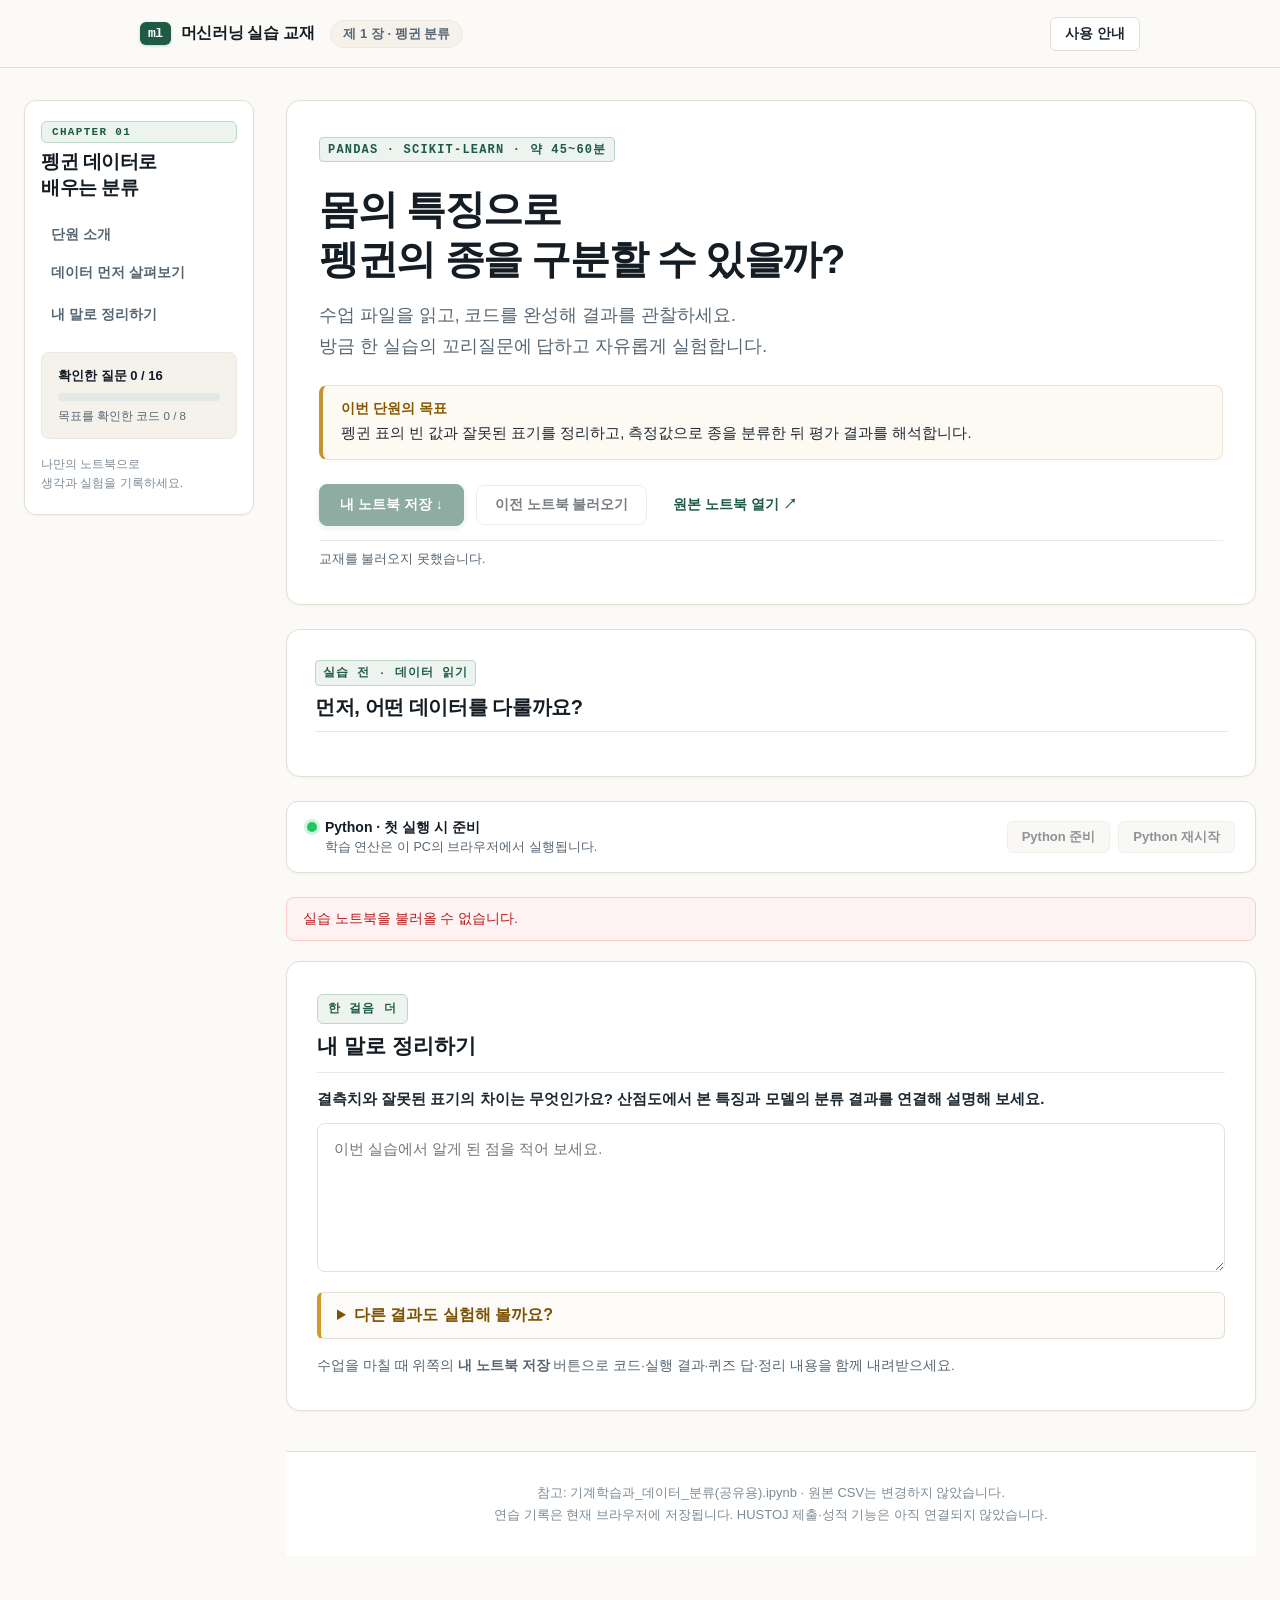
==== web/index.html @ 5c00dafe "Publish interactive penguin ML textbook with Pages deployment" ====
<!doctype html>
<html lang="ko">
<head>
  <meta charset="utf-8">
  <meta name="viewport" content="width=device-width,initial-scale=1">
  <meta name="description" content="설명, 실행 가능한 Python 코드, 웹 퀴즈를 함께 읽는 머신러닝 실습 교재">
  <title>머신러닝 실습 교재 · 펭귄 분류</title>
  <link rel="stylesheet" href="style.css">
  <link rel="stylesheet" href="textbook.css">
  <script type="module" src="app.js?v=8"></script>
</head>
<body class="textbook-page">
  <a class="skip-link" href="#main">본문으로 이동</a>
  <header class="site-header">
    <a class="brand" href="./"><span class="brand-mark">ml</span><span>머신러닝 실습 교재</span></a>
    <span class="chapter-label">제 1 장 · 펭귄 분류</span>
    <button id="help-toggle" aria-expanded="false" aria-controls="help-panel">사용 안내</button>
  </header>
  <aside id="help-panel" class="book-help" hidden>
    <h2>교재 사용 안내</h2>
    <p>코드의 <code>___</code>를 채운 뒤 <strong>실행·확인</strong>을 누르세요. 작성 힌트를 참고할 수 있습니다. <strong>자유 실험 셀 추가</strong>로 새로운 코드를 쓸 수도 있습니다. 모든 코드창은 하나의 Python 실행 환경을 공유하며 <kbd>Shift + Enter</kbd>로 실행할 수 있습니다.</p>
    <p>첫 실행에는 Python과 sklearn을 내려받습니다. 준비 중에도 설명과 퀴즈를 읽을 수 있습니다. 퀴즈는 Python 실행 없이 바로 풀 수 있습니다.</p>
    <p>코드와 퀴즈 답은 현재 브라우저에 자동 저장됩니다. 변수는 새로고침하면 사라지므로 01부터 다시 실행하세요. 공용 PC에서는 <strong>내 노트북 저장</strong>으로 파일을 내려받으세요.</p>
    <p>꼬리질문은 반복 연습용입니다. 서술형은 예시와 비교하며 자동 정오 판정을 하지 않습니다. 서버에 공식 성적을 보내지 않습니다. <strong>Python 재시작</strong>은 변수만 초기화하며 작성한 코드는 유지합니다.</p>
  </aside>
  <div class="book-layout">
    <aside class="chapter-sidebar" aria-label="단원 목차">
      <p class="eyebrow">CHAPTER 01</p><h2>펭귄 데이터로<br>배우는 분류</h2>
      <nav class="chapter-nav" aria-label="학습 단계"><a href="#overview">단원 소개</a><a href="#dataset-intro">데이터 먼저 살펴보기</a><div id="step-links"></div><a href="#reflection">내 말로 정리하기</a></nav>
      <div class="chapter-progress"><span class="progress-label" id="progress-label">확인한 질문 0 / 16</span><progress id="quiz-progress" max="16" value="0" aria-labelledby="progress-label"></progress><small id="execution-progress">목표를 확인한 코드 0 / 8</small></div>
      <p class="sidebar-note">나만의 노트북으로<br>생각과 실험을 기록하세요.</p>
    </aside>
    <main id="main" class="book-main">
      <section id="overview" class="book-intro">
        <p class="eyebrow">PANDAS · SCIKIT-LEARN · 약 45~60분</p>
        <h1>몸의 특징으로<br>펭귄의 종을 구분할 수 있을까?</h1>
        <p class="lead">수업 파일을 읽고, 코드를 완성해 결과를 관찰하세요.<br>방금 한 실습의 꼬리질문에 답하고 자유롭게 실험합니다.</p>
        <div class="book-objectives"><strong>이번 단원의 목표</strong><p>펭귄 표의 빈 값과 잘못된 표기를 정리하고, 측정값으로 종을 분류한 뒤 평가 결과를 해석합니다.</p></div>
        <div class="book-actions"><button id="export-notebook" class="primary" disabled>내 노트북 저장 ↓</button><button id="import-trigger" class="import-button" disabled>이전 노트북 불러오기</button><input id="import-notebook" type="file" accept=".ipynb,application/json" hidden><a href="lite/lab/index.html?path=01-penguins.ipynb" target="_blank" rel="noopener">원본 노트북 열기 ↗</a></div>
        <p id="save-status" role="status">교재를 불러오는 중입니다.</p>
      </section>
      <section id="dataset-intro" class="dataset-section" aria-labelledby="dataset-title">
        <p class="eyebrow">실습 전 · 데이터 읽기</p>
        <h2 id="dataset-title">먼저, 어떤 데이터를 다룰까요?</h2>
        <div id="dataset-content"></div>
      </section>
      <section class="runtime-bar" aria-label="Python 실행 환경">
        <div><span class="runtime-dot" aria-hidden="true"></span><strong id="runtime-status" class="runtime-status" role="status">Python · 첫 실행 시 준비</strong><p id="runtime-detail">학습 연산은 이 PC의 브라우저에서 실행됩니다.</p></div>
        <div class="runtime-actions"><button id="prepare-runtime" disabled>Python 준비</button><button id="restart-runtime" disabled>Python 재시작</button></div>
      </section>
      <p id="page-error" role="alert" hidden></p>
      <div id="lesson-steps" aria-label="실습과 확인 퀴즈"></div>
      <section id="reflection" class="reflection-section">
        <p class="eyebrow">한 걸음 더</p><h2>내 말로 정리하기</h2>
        <label for="reflection-answer">결측치와 잘못된 표기의 차이는 무엇인가요? 산점도에서 본 특징과 모델의 분류 결과를 연결해 설명해 보세요.</label>
        <textarea id="reflection-answer" rows="5" placeholder="이번 실습에서 알게 된 점을 적어 보세요."></textarea>
        <details><summary>다른 결과도 실험해 볼까요?</summary><p>07의 <code>max_depth=3</code>을 <code>1</code>이나 <code>6</code>으로 바꾸고 07 → 08을 다시 실행해 보세요. 정확도와 헷갈린 종은 어떻게 달라지나요?</p></details>
        <p>수업을 마칠 때 위쪽의 <strong>내 노트북 저장</strong> 버튼으로 코드·실행 결과·퀴즈 답·정리 내용을 함께 내려받으세요.</p>
      </section>
      <footer class="book-footer"><p>참고: 기계학습과_데이터_분류(공유용).ipynb · 원본 CSV는 변경하지 않았습니다.</p><p>연습 기록은 현재 브라우저에 저장됩니다. HUSTOJ 제출·성적 기능은 아직 연결되지 않았습니다.</p></footer>
    </main>
  </div>
  <iframe id="python-engine" class="engine-frame" title="브라우저 Python 실행 엔진" aria-hidden="true" tabindex="-1" hidden></iframe>
</body>
</html>
---- web/style.css ----
:root {
  color-scheme: light;
  --paper: #fbfaf6;
  --paper-card: #ffffff;
  --paper-subtle: #f4f2eb;
  --ink: #1e2830;
  --ink-heading: #141c24;
  --muted: #576673;
  --muted-light: #7c8b97;
  --accent: #1e5a46;
  --accent-hover: #164636;
  --accent-subtle: #edf4f0;
  --accent-border: #bcd5c6;
  --amber: #b45309;
  --amber-subtle: #fef3c7;
  --line: #e3ded6;
  --line-subtle: #ece8e0;
  --shadow-sm: 0 1px 3px rgba(0, 0, 0, 0.04);
  --shadow-md: 0 4px 14px rgba(27, 43, 35, 0.07);
  --focus-ring: #d99a26;
  --font-base: Pretendard, -apple-system, BlinkMacSystemFont, "Apple SD Gothic Neo", "Noto Sans KR", "Segoe UI", Roboto, "Malgun Gothic", sans-serif;
  --font-mono: "JetBrains Mono", ui-monospace, SFMono-Regular, Menlo, Monaco, Consolas, "Courier New", monospace;
}

*, *::before, *::after {
  box-sizing: border-box;
}

body {
  margin: 0;
  background: var(--paper);
  color: var(--ink);
  font-family: var(--font-base);
  -webkit-font-smoothing: antialiased;
  text-rendering: optimizeLegibility;
  word-break: keep-all;
  overflow-wrap: break-word;
}

body.studying {
  overflow: hidden;
}

[hidden] {
  display: none !important;
}

a {
  color: var(--accent);
  text-underline-offset: 4px;
}

button {
  font-family: inherit;
  cursor: pointer;
  border: 1px solid var(--line);
  background: #ffffff;
  color: var(--ink);
  border-radius: 6px;
  padding: 8px 14px;
}

button:disabled {
  opacity: 0.6;
  cursor: wait;
}

:focus-visible {
  outline: 3px solid var(--focus-ring);
  outline-offset: 3px;
}

/* Skip link for keyboard accessibility */
.skip-link {
  position: absolute;
  top: -100px;
  left: 16px;
  background: #ffffff;
  color: var(--accent);
  padding: 12px 18px;
  font-weight: 700;
  border: 2px solid var(--accent);
  border-radius: 6px;
  z-index: 1000;
  transition: top 0.15s ease;
  box-shadow: 0 4px 12px rgba(0, 0, 0, 0.12);
  text-decoration: none;
}

.skip-link:focus {
  top: 16px;
}

/* Site Header */
.site-header {
  height: 68px;
  display: flex;
  align-items: center;
  gap: 16px;
  padding: 0 max(24px, calc((100% - 1000px) / 2));
  background: rgba(251, 250, 246, 0.96);
  backdrop-filter: blur(8px);
  border-bottom: 1px solid var(--line);
  position: sticky;
  top: 0;
  z-index: 50;
}

.brand {
  text-decoration: none;
  font-weight: 700;
  font-size: 16px;
  display: flex;
  align-items: center;
  gap: 10px;
  color: var(--ink-heading);
  letter-spacing: -0.02em;
}

.brand:hover {
  color: var(--accent);
}

.brand-mark {
  background: var(--accent);
  color: #ffffff;
  padding: 4px 8px;
  border-radius: 6px;
  font-family: var(--font-mono);
  font-size: 13px;
  font-weight: 800;
  letter-spacing: -0.5px;
  box-shadow: 0 1px 3px rgba(30, 90, 70, 0.25);
}

.chapter-label {
  display: inline-flex;
  align-items: center;
  background: var(--paper-subtle);
  border: 1px solid var(--line-subtle);
  color: var(--muted);
  font-size: 13px;
  font-weight: 600;
  padding: 4px 12px;
  border-radius: 100px;
}

#help-toggle {
  margin-left: auto;
  display: inline-flex;
  align-items: center;
  gap: 6px;
  font-size: 13.5px;
  font-weight: 600;
  color: var(--ink);
  background: var(--paper-card);
  border: 1px solid var(--line);
  border-radius: 6px;
  padding: 7px 14px;
  cursor: pointer;
  transition: all 0.15s ease;
}

#help-toggle:hover {
  background: #ffffff;
  border-color: var(--accent);
  color: var(--accent);
}

#help-toggle[aria-expanded="true"] {
  background: var(--accent-subtle);
  border-color: var(--accent-border);
  color: var(--accent);
}

/* Help Panel (Slide Guide) */
#help-panel {
  background: #f2f5f1;
  border-bottom: 1px solid var(--line);
  padding: 32px max(24px, calc((100% - 1000px) / 2));
  box-shadow: inset 0 2px 6px rgba(0, 0, 0, 0.02);
}

.help-inner {
  max-width: 950px;
  margin: 0 auto;
}

.help-header {
  margin-bottom: 20px;
}

.help-header h2 {
  font-size: 20px;
  font-weight: 750;
  color: var(--accent);
  margin: 0 0 6px;
  letter-spacing: -0.02em;
}

.help-desc {
  margin: 0;
  font-size: 14px;
  color: var(--muted);
}

.help-grid {
  display: grid;
  grid-template-columns: repeat(auto-fit, minmax(280px, 1fr));
  gap: 14px;
}

.help-card {
  background: #ffffff;
  border: 1px solid var(--line);
  border-radius: 10px;
  padding: 16px 18px;
  display: flex;
  gap: 14px;
  box-shadow: var(--shadow-sm);
}

.help-card-num {
  font-family: var(--font-mono);
  font-size: 12px;
  font-weight: 700;
  color: var(--accent);
  background: var(--accent-subtle);
  border: 1px solid var(--accent-border);
  border-radius: 6px;
  padding: 3px 7px;
  height: fit-content;
  flex-shrink: 0;
}

.help-card-body h3 {
  margin: 0 0 6px;
  font-size: 14.5px;
  font-weight: 700;
  color: var(--ink-heading);
}

.help-card-body p {
  margin: 0;
  font-size: 13px;
  line-height: 1.65;
  color: var(--muted);
}

kbd {
  border: 1px solid #c2c9d1;
  border-bottom: 2px solid #a8b3be;
  border-radius: 4px;
  padding: 1px 6px;
  background: #fdfefe;
  font-family: var(--font-mono);
  font-size: 12px;
  color: var(--ink-heading);
  box-shadow: 0 1px 0 rgba(0, 0, 0, 0.06);
}

/* Intro Section (Textbook Chapter Cover) */
.intro {
  max-width: 860px;
  margin: 0 auto;
  padding: 56px 24px 64px;
}

.eyebrow {
  font-family: var(--font-mono);
  letter-spacing: 0.12em;
  font-size: 12px;
  font-weight: 750;
  color: var(--accent);
  margin: 0 0 14px;
  display: inline-block;
  padding: 4px 10px;
  background: var(--accent-subtle);
  border: 1px solid var(--accent-border);
  border-radius: 6px;
}

h1 {
  font-size: clamp(32px, 5vw, 48px);
  line-height: 1.25;
  letter-spacing: -0.035em;
  font-weight: 800;
  color: var(--ink-heading);
  margin: 16px 0 20px;
}

.lead {
  font-size: 18.5px;
  color: var(--muted);
  line-height: 1.75;
  margin: 0 0 32px;
}

.lesson-meta {
  display: flex;
  flex-wrap: wrap;
  gap: 10px;
  margin-bottom: 36px;
}

.meta-item {
  display: inline-flex;
  align-items: center;
  gap: 6px;
  font-size: 13.5px;
  font-weight: 600;
  color: var(--muted);
  background: var(--paper-card);
  border: 1px solid var(--line);
  border-radius: 100px;
  padding: 6px 14px;
  box-shadow: var(--shadow-sm);
}

.meta-icon {
  font-size: 13px;
}

/* Lesson Outline (Chapter Index Card) */
.lesson-outline {
  list-style: none;
  padding: 22px;
  display: grid;
  grid-template-columns: 1fr 1fr;
  gap: 12px;
  background: var(--paper-card);
  border: 1px solid var(--line);
  border-radius: 12px;
  box-shadow: var(--shadow-sm);
  margin: 0 0 36px;
}

.lesson-outline li {
  display: flex;
  align-items: center;
  gap: 12px;
  padding: 11px 14px;
  border-radius: 8px;
  background: var(--paper-subtle);
  border: 1px solid transparent;
  transition: all 0.15s ease;
}

.lesson-outline li:hover {
  background: #ffffff;
  border-color: var(--accent-border);
  transform: translateY(-1px);
  box-shadow: var(--shadow-sm);
}

.step-num {
  font-family: var(--font-mono);
  font-size: 13px;
  font-weight: 750;
  color: var(--accent);
  background: #ffffff;
  border: 1px solid var(--line);
  border-radius: 6px;
  padding: 3px 8px;
  box-shadow: 0 1px 2px rgba(0, 0, 0, 0.03);
  flex-shrink: 0;
}

.step-text {
  font-size: 15px;
  font-weight: 600;
  color: var(--ink-heading);
}

/* Actions Section */
.actions {
  display: flex;
  align-items: center;
  gap: 16px;
  flex-wrap: wrap;
  margin-bottom: 24px;
}

.primary {
  background: var(--accent);
  color: #ffffff;
  border: 1px solid var(--accent);
  padding: 15px 28px;
  font-size: 16px;
  font-weight: 700;
  border-radius: 8px;
  display: inline-flex;
  align-items: center;
  gap: 10px;
  cursor: pointer;
  box-shadow: 0 2px 6px rgba(30, 90, 70, 0.25);
  transition: all 0.15s ease;
}

.primary:hover:not(:disabled) {
  background: var(--accent-hover);
  border-color: var(--accent-hover);
  transform: translateY(-1px);
  box-shadow: 0 4px 12px rgba(30, 90, 70, 0.32);
}

.primary:disabled {
  opacity: 0.6;
  cursor: wait;
  transform: none;
}

.arrow-icon {
  display: inline-block;
  transition: transform 0.15s ease;
}

.primary:hover:not(:disabled) .arrow-icon {
  transform: translateX(3px);
}

.download-link {
  display: inline-flex;
  align-items: center;
  gap: 8px;
  font-size: 14.5px;
  font-weight: 600;
  color: var(--ink);
  background: var(--paper-card);
  border: 1px solid var(--line);
  border-radius: 8px;
  padding: 14px 22px;
  text-decoration: none;
  box-shadow: var(--shadow-sm);
  transition: all 0.15s ease;
}

.download-link:hover {
  background: #ffffff;
  border-color: var(--muted-light);
  color: var(--accent);
}

.download-icon {
  font-size: 15px;
  color: var(--muted);
}

/* Storage Callout Note */
.storage-note {
  font-size: 13.5px;
  color: var(--muted);
  line-height: 1.7;
  margin: 0;
  padding: 12px 16px;
  background: #fbf9f4;
  border: 1px solid #ece4d4;
  border-left: 4px solid #c29532;
  border-radius: 6px;
  display: flex;
  align-items: flex-start;
  gap: 10px;
}

.note-badge {
  font-size: 11px;
  font-weight: 700;
  color: #855700;
  background: #fdf3d6;
  border: 1px solid #ebd39b;
  border-radius: 4px;
  padding: 1px 6px;
  flex-shrink: 0;
  margin-top: 2px;
}

#start-error {
  color: #b91c1c;
  background: #fef2f2;
  border: 1px solid #fecaca;
  border-radius: 6px;
  padding: 12px 16px;
  font-size: 14px;
  margin-top: 16px;
}

/* Workspace (Embedded Notebook Screen) */
.workspace {
  display: flex;
  flex-direction: column;
  height: calc(100dvh - 68px);
  background: #ffffff;
}

.workspace-toolbar {
  display: flex;
  justify-content: space-between;
  align-items: center;
  gap: 16px;
  padding: 10px 24px;
  font-size: 13.5px;
  background: var(--paper-subtle);
  border-bottom: 1px solid var(--line);
  flex-shrink: 0;
}

.toolbar-guidance {
  display: flex;
  align-items: center;
  gap: 10px;
  flex-wrap: wrap;
}

.toolbar-flow-badge {
  font-size: 11px;
  font-weight: 750;
  color: var(--accent);
  background: var(--accent-subtle);
  border: 1px solid var(--accent-border);
  border-radius: 4px;
  padding: 2px 7px;
  flex-shrink: 0;
}

.toolbar-flow-text {
  color: var(--ink);
  font-weight: 500;
}

.open-notebook-btn {
  font-size: 13px;
  font-weight: 600;
  color: var(--accent);
  text-decoration: none;
  background: #ffffff;
  border: 1px solid var(--line);
  border-radius: 6px;
  padding: 5px 12px;
  white-space: nowrap;
  transition: all 0.15s ease;
  flex-shrink: 0;
}

.open-notebook-btn:hover {
  background: var(--accent-subtle);
  border-color: var(--accent-border);
}

#loading {
  margin: 0;
  padding: 12px 24px;
  color: var(--muted);
  font-size: 13.5px;
  background: #faf9f5;
  border-bottom: 1px solid var(--line-subtle);
  display: flex;
  align-items: center;
  gap: 10px;
  flex-shrink: 0;
}

.spinner {
  width: 14px;
  height: 14px;
  border: 2px solid var(--line);
  border-top-color: var(--accent);
  border-radius: 50%;
  animation: spin 0.8s linear infinite;
  display: inline-block;
  flex-shrink: 0;
}

@keyframes spin {
  to { transform: rotate(360deg); }
}

#recovery {
  margin: 0;
  padding: 12px 24px;
  background: #fffbeb;
  border-bottom: 1px solid #fde68a;
  color: #92400e;
  font-size: 13.5px;
  display: flex;
  align-items: center;
  justify-content: space-between;
  gap: 16px;
  flex-wrap: wrap;
  flex-shrink: 0;
}

#reload-notebook {
  background: #ffffff;
  border: 1px solid #d97706;
  color: #92400e;
  font-size: 12.5px;
  font-weight: 600;
  border-radius: 6px;
  padding: 5px 12px;
  cursor: pointer;
}

#reload-notebook:hover {
  background: #fef3c7;
}

#notebook {
  display: block;
  width: 100%;
  flex: 1 1 auto;
  border: 0;
  background: #ffffff;
}

.workspace-note {
  margin: 0;
  padding: 8px 24px;
  font-size: 12.5px;
  color: var(--muted);
  background: var(--paper-subtle);
  border-top: 1px solid var(--line-subtle);
  flex-shrink: 0;
}

/* Site Footer */
footer {
  padding: 40px 24px;
  text-align: center;
  border-top: 1px solid var(--line);
  background: var(--paper-card);
}

.footer-motto {
  font-size: 14.5px;
  font-weight: 600;
  color: var(--ink);
  margin: 0 0 6px;
}

.footer-sub {
  font-size: 13px;
  color: var(--muted-light);
  margin: 0;
}

/* Responsive (Mobile & Small Tablets) */
@media (max-width: 640px) {
  .site-header {
    padding: 0 16px;
    height: 60px;
    gap: 10px;
  }
  .brand {
    font-size: 14.5px;
  }
  .chapter-label {
    display: none;
  }
  #help-toggle {
    padding: 6px 10px;
    font-size: 12.5px;
  }
  .intro {
    padding: 32px 16px 48px;
  }
  h1 {
    font-size: 28px;
    margin: 14px 0 16px;
  }
  .lead {
    font-size: 16px;
    margin-bottom: 24px;
  }
  .lesson-meta {
    gap: 8px;
    margin-bottom: 24px;
  }
  .meta-item {
    font-size: 12.5px;
    padding: 5px 10px;
  }
  .lesson-outline {
    grid-template-columns: 1fr;
    padding: 16px;
    gap: 10px;
    margin-bottom: 24px;
  }
  .lesson-outline li {
    padding: 10px 12px;
  }
  .step-text {
    font-size: 14px;
  }
  .actions {
    flex-direction: column;
    align-items: stretch;
    gap: 10px;
  }
  .primary, .download-link {
    width: 100%;
    justify-content: center;
    padding: 14px 16px;
  }
  .workspace {
    height: calc(100dvh - 60px);
  }
  .workspace-toolbar {
    flex-direction: column;
    align-items: flex-start;
    gap: 8px;
    padding: 10px 16px;
  }
  .toolbar-guidance {
    width: 100%;
  }
  .open-notebook-btn {
    align-self: flex-end;
  }
  .workspace-note {
    padding: 8px 16px;
    font-size: 11.5px;
  }
  #help-panel {
    padding: 24px 16px;
  }
  .help-grid {
    grid-template-columns: 1fr;
  }
}
---- web/textbook.css ----
/* ==========================================================================
   web/textbook.css - Integrated Korean Web Textbook Styling
   Designed for the unified reading, coding, and web quiz experience.
   ========================================================================== */

:root {
  --focus-ring: #d99a26;
}

html {
  scroll-behavior: smooth;
}

/* Accessibility Focus Ring */
:focus-visible {
  outline: 3px solid var(--focus-ring) !important;
  outline-offset: 3px !important;
}

/* Overall Page Layout */
body.textbook-page {
  background: var(--paper);
  color: var(--ink);
  font-family: var(--font-base);
  margin: 0;
  -webkit-font-smoothing: antialiased;
  text-rendering: optimizeLegibility;
  word-break: keep-all;
  overflow-wrap: break-word;
}

.book-layout {
  display: flex;
  align-items: flex-start;
  gap: 32px;
  max-width: 1480px;
  margin: 0 auto;
  padding: 32px 24px 80px;
}

/* ==========================================================================
   Left Sidebar: Chapter Navigation & Progress
   ========================================================================== */
.chapter-sidebar {
  width: 230px;
  flex-shrink: 0;
  position: sticky;
  top: 84px;
  max-height: calc(100vh - 100px);
  overflow-y: auto;
  background: #ffffff;
  border: 1px solid var(--line);
  border-radius: 12px;
  padding: 20px 16px;
  box-shadow: var(--shadow-sm);
  scrollbar-width: thin;
}

.chapter-sidebar .eyebrow {
  font-family: var(--font-mono);
  font-size: 11px;
  font-weight: 750;
  color: var(--accent);
  letter-spacing: 0.12em;
  margin: 0 0 6px;
  display: block;
}

.chapter-sidebar h2 {
  font-size: 19px;
  font-weight: 800;
  color: var(--ink-heading);
  line-height: 1.35;
  letter-spacing: -0.025em;
  margin: 0 0 18px;
}

.chapter-nav {
  display: flex;
  flex-direction: column;
  gap: 4px;
  margin-bottom: 20px;
}

.chapter-nav > a {
  display: flex;
  align-items: center;
  gap: 8px;
  padding: 8px 10px;
  border-radius: 6px;
  font-size: 13.5px;
  font-weight: 600;
  color: var(--muted);
  text-decoration: none;
  transition: all 0.15s ease;
}

.chapter-nav > a:hover {
  background: var(--paper-subtle);
  color: var(--ink-heading);
}

#step-links {
  display: flex;
  flex-direction: column;
  gap: 4px;
}

.step-nav-link {
  display: flex;
  align-items: center;
  gap: 8px;
  padding: 8px 10px;
  border-radius: 6px;
  font-size: 13px;
  font-weight: 600;
  color: var(--muted);
  text-decoration: none;
  transition: all 0.15s ease;
}

.step-nav-link:hover {
  background: var(--paper-subtle);
  color: var(--ink-heading);
}

.step-nav-link .nav-number {
  font-family: var(--font-mono);
  font-size: 11.5px;
  font-weight: 750;
  color: var(--accent);
  background: var(--accent-subtle);
  border: 1px solid var(--accent-border);
  padding: 2px 6px;
  border-radius: 4px;
  flex-shrink: 0;
}

.step-nav-link .step-check {
  margin-left: auto;
  color: #16a34a;
  font-weight: 700;
  font-size: 13px;
}

.step-nav-link[data-complete="true"] {
  color: var(--ink-heading);
}

.chapter-progress {
  padding: 14px 16px;
  background: var(--paper-subtle);
  border-radius: 8px;
  border: 1px solid var(--line-subtle);
  margin-bottom: 16px;
}

.progress-label {
  display: block;
  font-size: 13px;
  font-weight: 750;
  color: var(--ink-heading);
  margin-bottom: 8px;
}

#quiz-progress {
  width: 100%;
  height: 8px;
  border-radius: 100px;
  overflow: hidden;
  border: none;
  background: #e2e8e4;
  display: block;
}

#quiz-progress::-webkit-progress-bar {
  background: #e2e8e4;
  border-radius: 100px;
}

#quiz-progress::-webkit-progress-value {
  background: var(--accent);
  border-radius: 100px;
  transition: width 0.3s ease;
}

#quiz-progress::-moz-progress-bar {
  background: var(--accent);
  border-radius: 100px;
}

#execution-progress {
  display: block;
  font-size: 11.5px;
  color: var(--muted);
  margin-top: 8px;
}

.sidebar-note {
  font-size: 12px;
  line-height: 1.6;
  color: var(--muted-light);
  margin: 0;
}

/* ==========================================================================
   Main Content Area
   ========================================================================== */
.book-main {
  flex: 1 1 0;
  min-width: 0;
  max-width: none;
  width: 100%;
  box-sizing: border-box;
}

/* Chapter Intro Header Card */
.book-intro {
  background: #ffffff;
  border: 1px solid var(--line);
  border-radius: 14px;
  padding: 36px 32px;
  margin-bottom: 24px;
  box-shadow: var(--shadow-sm);
  scroll-margin-top: 84px;
}

.book-intro .eyebrow {
  font-family: var(--font-mono);
  letter-spacing: 0.1em;
  font-size: 12px;
  font-weight: 750;
  color: var(--accent);
  margin: 0 0 12px;
  display: inline-block;
  background: var(--accent-subtle);
  border: 1px solid var(--accent-border);
  padding: 3px 8px;
  border-radius: 4px;
}

.book-intro h1 {
  font-size: clamp(28px, 4.5vw, 40px);
  font-weight: 800;
  color: var(--ink-heading);
  line-height: 1.25;
  letter-spacing: -0.035em;
  margin: 10px 0 16px;
}

.book-intro .lead {
  font-size: 17.5px;
  line-height: 1.75;
  color: var(--muted);
  margin: 0 0 24px;
  word-break: keep-all;
}

.book-objectives {
  background: #fdfaf4;
  border: 1px solid #ede3d2;
  border-left: 4px solid #c29532;
  border-radius: 8px;
  padding: 14px 18px;
  margin-bottom: 24px;
}

.book-objectives strong {
  display: block;
  font-size: 13.5px;
  font-weight: 750;
  color: #855700;
  margin-bottom: 4px;
}

.book-objectives p {
  margin: 0;
  font-size: 14.5px;
  color: var(--ink);
  line-height: 1.6;
}

.book-actions {
  display: flex;
  align-items: center;
  gap: 12px;
  flex-wrap: wrap;
  margin-bottom: 14px;
}

#export-notebook.primary {
  background: var(--accent);
  color: #ffffff;
  border: 1px solid var(--accent);
  border-radius: 8px;
  padding: 11px 20px;
  font-size: 14px;
  font-weight: 700;
  cursor: pointer;
  transition: all 0.15s ease;
  box-shadow: 0 2px 6px rgba(30, 90, 70, 0.2);
}

#export-notebook.primary:hover:not(:disabled) {
  background: var(--accent-hover);
  border-color: var(--accent-hover);
  transform: translateY(-1px);
}

#export-notebook.primary:disabled {
  opacity: 0.5;
  cursor: not-allowed;
}

.import-button {
  display: inline-flex;
  align-items: center;
  background: #ffffff;
  border: 1px solid var(--line);
  border-radius: 8px;
  padding: 10px 18px;
  font-size: 14px;
  font-weight: 600;
  color: var(--ink);
  cursor: pointer;
  transition: all 0.15s ease;
}

.import-button:hover {
  background: var(--paper-subtle);
  border-color: var(--muted-light);
  color: var(--accent);
}

.book-actions a {
  font-size: 13.5px;
  font-weight: 600;
  color: var(--accent);
  text-decoration: none;
  padding: 10px 14px;
  border-radius: 6px;
  transition: all 0.15s ease;
}

.book-actions a:hover {
  background: var(--accent-subtle);
}

#save-status {
  font-size: 12.5px;
  color: var(--muted);
  margin: 0;
  padding-top: 10px;
  border-top: 1px solid var(--line-subtle);
}

/* ==========================================================================
   Dataset Overview Section (실습 데이터 설명 & 미리보기)
   ========================================================================== */
.dataset-section {
  background: #ffffff;
  border: 1px solid var(--line);
  border-radius: 14px;
  padding: 30px 28px;
  margin-bottom: 24px;
  box-shadow: var(--shadow-sm);
  scroll-margin-top: 84px;
}

.dataset-section .eyebrow {
  font-family: var(--font-mono);
  font-size: 11.5px;
  font-weight: 750;
  color: var(--accent);
  letter-spacing: 0.1em;
  margin: 0 0 8px;
  display: inline-block;
  background: var(--accent-subtle);
  border: 1px solid var(--accent-border);
  padding: 2px 7px;
  border-radius: 4px;
}

.dataset-section h2 {
  font-size: 20px;
  font-weight: 800;
  color: var(--ink-heading);
  letter-spacing: -0.02em;
  margin: 0 0 14px;
  padding-bottom: 10px;
  border-bottom: 1px solid var(--line-subtle);
}

.dataset-section > p {
  font-size: 14.5px;
  line-height: 1.7;
  color: var(--ink);
  margin: 0 0 16px;
}

/* Key Dataset Facts (dl/div/dt/dd) */
.dataset-facts {
  display: grid;
  grid-template-columns: repeat(auto-fit, minmax(160px, 1fr));
  gap: 12px;
  margin: 16px 0 20px;
  padding: 0;
}

.dataset-facts div {
  background: var(--paper-subtle);
  border: 1px solid var(--line-subtle);
  border-radius: 8px;
  padding: 12px 14px;
  display: flex;
  flex-direction: column;
  gap: 4px;
}

.dataset-facts dt {
  font-size: 12px;
  font-weight: 650;
  color: var(--muted);
}

.dataset-facts dd {
  font-size: 14.5px;
  font-weight: 750;
  color: var(--ink-heading);
  margin: 0;
  font-family: var(--font-mono);
}

/* Dataset Preview & Table (가로 스크롤 테이블) */
.dataset-preview {
  margin: 20px 0 16px;
}

.dataset-preview h3 {
  font-size: 15px;
  font-weight: 750;
  color: var(--accent);
  margin: 0 0 10px;
}

.dataset-table-wrap {
  width: 100%;
  overflow-x: auto;
  -webkit-overflow-scrolling: touch;
  border: 1px solid #dce2e8;
  border-radius: 8px;
  background: #ffffff;
  margin: 10px 0 16px;
  box-shadow: 0 1px 3px rgba(0, 0, 0, 0.02);
}

.dataset-table-wrap:focus-visible {
  outline: 3px solid var(--focus-ring);
  outline-offset: 2px;
}

table.dataset-table {
  width: 100%;
  border-collapse: collapse;
  font-size: 13px;
  text-align: left;
  white-space: nowrap;
}

table.dataset-table caption {
  font-size: 12px;
  color: var(--muted);
  text-align: left;
  padding: 8px 12px;
  caption-side: bottom;
  background: #f8fafc;
  border-top: 1px solid #edf1f4;
}

table.dataset-table th,
table.dataset-table td {
  padding: 10px 14px;
  border-bottom: 1px solid #edf1f4;
}

table.dataset-table thead th {
  background: #f8fafc;
  color: var(--ink-heading);
  font-weight: 700;
  font-size: 12.5px;
  border-bottom: 1.5px solid #dce2e8;
}

table.dataset-table tbody tr:hover {
  background: #fbfdfc;
}

table.dataset-table tbody td {
  color: var(--ink);
  font-family: var(--font-mono);
}

table.dataset-table tbody tr:last-child td {
  border-bottom: none;
}

/* Glossary & Notes */
.dataset-glossary {
  background: #fdfbf7;
  border: 1px solid #e4ded3;
  border-radius: 8px;
  padding: 14px 18px;
  margin: 16px 0;
  font-size: 13.5px;
  line-height: 1.65;
  color: var(--ink);
}

.dataset-glossary p {
  margin: 0 0 8px;
}

.dataset-glossary p:last-child {
  margin-bottom: 0;
}

.dataset-section h3 {
  font-size: 15.5px;
  font-weight: 750;
  color: var(--accent);
  margin: 24px 0 10px;
}

.dataset-section details {
  background: #fdfbf7;
  border: 1px solid #e4ded3;
  border-left: 4px solid #d4982a;
  border-radius: 6px;
  padding: 12px 16px;
  margin: 16px 0;
}

.dataset-section summary {
  font-weight: 650;
  color: #7c5205;
  cursor: pointer;
  user-select: none;
}

.dataset-section details p {
  margin: 8px 0 0;
  font-size: 13.5px;
  color: var(--muted);
  line-height: 1.6;
}

.dataset-note {
  font-size: 13px;
  line-height: 1.65;
  color: var(--muted);
  background: var(--paper-subtle);
  border-left: 3px solid var(--accent);
  padding: 8px 14px;
  border-radius: 4px;
  margin: 12px 0 16px;
}

.dataset-download {
  display: inline-flex;
  align-items: center;
  gap: 6px;
  font-size: 13px;
  font-weight: 650;
  color: var(--accent);
  background: var(--accent-subtle);
  border: 1px solid var(--accent-border);
  border-radius: 6px;
  padding: 7px 14px;
  text-decoration: none;
  transition: all 0.15s ease;
  margin-top: 6px;
}

.dataset-download:hover {
  background: #ffffff;
  border-color: var(--accent);
  color: var(--accent-hover);
}

/* ==========================================================================
   Python Runtime Status Bar
   ========================================================================== */
.runtime-bar {
  background: #ffffff;
  border: 1px solid var(--line);
  border-radius: 12px;
  padding: 16px 20px;
  margin-bottom: 24px;
  display: flex;
  align-items: center;
  justify-content: space-between;
  gap: 16px;
  box-shadow: var(--shadow-sm);
  flex-wrap: wrap;
}

.runtime-dot {
  display: inline-block;
  width: 10px;
  height: 10px;
  border-radius: 50%;
  background: #22c55e;
  margin-right: 8px;
  box-shadow: 0 0 0 3px rgba(34, 197, 94, 0.2);
}

.runtime-bar[data-status="loading"] .runtime-dot,
.runtime-bar[data-status="off"] .runtime-dot {
  background: #f59e0b;
  box-shadow: 0 0 0 3px rgba(245, 158, 11, 0.25);
}

.runtime-bar[data-status="loading"] .runtime-dot {
  animation: status-pulse 1.4s infinite;
}

.runtime-bar[data-status="error"] .runtime-dot {
  background: #ef4444;
  box-shadow: 0 0 0 3px rgba(239, 68, 68, 0.2);
}

.runtime-status {
  font-size: 14px;
  font-weight: 750;
  color: var(--ink-heading);
}

#runtime-detail {
  margin: 2px 0 0 18px;
  font-size: 12.5px;
  color: var(--muted);
}

.runtime-actions {
  display: flex;
  gap: 8px;
}

.runtime-actions button {
  background: var(--paper-subtle);
  border: 1px solid var(--line);
  border-radius: 6px;
  padding: 6px 14px;
  font-size: 13px;
  font-weight: 600;
  color: var(--ink);
  cursor: pointer;
  transition: all 0.15s ease;
}

.runtime-actions button:hover:not(:disabled) {
  background: #ffffff;
  border-color: var(--accent);
  color: var(--accent);
}

.runtime-actions button:disabled {
  opacity: 0.5;
  cursor: not-allowed;
}

#page-error {
  background: #fef2f2;
  border: 1px solid #fecaca;
  color: #b91c1c;
  border-radius: 8px;
  padding: 12px 16px;
  font-size: 13.5px;
  margin-bottom: 20px;
}

/* ==========================================================================
   Lesson Step Module (The Core Textbook Flow)
   ========================================================================== */
section.lesson-step {
  background: #ffffff;
  border: 1px solid var(--line);
  border-radius: 14px;
  padding: 32px 30px;
  margin-bottom: 28px;
  box-shadow: var(--shadow-sm);
  transition: border-color 0.15s ease;
  scroll-margin-top: 84px;
}

section.lesson-step:focus-within {
  border-color: var(--accent-border);
}

section.lesson-step .eyebrow {
  font-family: var(--font-mono);
  font-size: 11.5px;
  font-weight: 750;
  color: var(--accent);
  letter-spacing: 0.1em;
  margin: 0 0 8px;
}

.step-title,
section.lesson-step h2 {
  font-size: 21px;
  font-weight: 750;
  color: var(--ink-heading);
  letter-spacing: -0.025em;
  margin: 0 0 18px;
  padding-bottom: 12px;
  border-bottom: 1px solid var(--line-subtle);
}

.step-explanation {
  font-size: 15.5px;
  line-height: 1.82;
  color: var(--ink);
  margin-bottom: 22px;
  word-break: keep-all;
  overflow-wrap: break-word;
}

.step-explanation p {
  margin: 0 0 12px;
}

.step-explanation p:last-child {
  margin-bottom: 0;
}

.step-explanation strong {
  color: #111827;
  font-weight: 700;
}

.step-explanation code {
  font-family: var(--font-mono);
  background: #eeebe3;
  color: #164e3f;
  padding: 2px 6px;
  border-radius: 4px;
  font-size: 0.88em;
  border: 1px solid #dfd9cb;
}

/* ==========================================================================
   Activity Workspace: Two-column Side-by-Side (Practice & Thinking Questions)
   ========================================================================== */
.activity-workspace {
  display: grid;
  grid-template-columns: minmax(0, 58fr) minmax(0, 42fr);
  gap: 28px;
  align-items: start;
  margin: 24px 0 0;
  width: 100%;
  box-sizing: border-box;
}

.activity-practice {
  min-width: 0;
  display: flex;
  flex-direction: column;
}

.activity-practice-title {
  font-size: 15.5px;
  font-weight: 750;
  color: var(--ink-heading);
  margin: 0 0 12px;
  display: flex;
  align-items: center;
  gap: 8px;
  letter-spacing: -0.01em;
}

.activity-practice-title::before {
  content: "";
  display: inline-block;
  width: 8px;
  height: 8px;
  border-radius: 50%;
  background: var(--accent);
}

.activity-practice .exercise-goal {
  margin: 0 0 12px;
}

.activity-practice details.exercise-hint {
  margin: 0 0 14px;
}

.activity-practice .code-cell {
  margin: 0 0 12px;
}

.activity-practice .assessment-feedback {
  margin: 0;
}

/* Activity Questions Column (Right) */
.activity-questions {
  min-width: 0;
  position: sticky;
  top: 84px;
  max-height: calc(100vh - 100px);
  overflow-y: auto;
  -webkit-overflow-scrolling: touch;
  padding-right: 4px;
  scrollbar-width: thin;
}

.activity-questions .followup-questions {
  margin: 0;
  padding-top: 0;
  border-top: none;
  gap: 16px;
}

.activity-questions .followup-questions > h3 {
  font-size: 15.5px;
  font-weight: 750;
  color: var(--accent);
  margin: 0 0 12px;
  display: flex;
  align-items: center;
  gap: 8px;
  letter-spacing: -0.01em;
}

.activity-questions .followup-questions > h3::before {
  content: "💡";
  font-size: 14px;
}

/* ==========================================================================
   Interactive Exercise Goal & Hint (빈칸 채우기 목표 & 힌트)
   ========================================================================== */
.exercise-goal {
  background: #f7f9f7;
  border: 1px solid #d8e5dc;
  border-left: 4px solid var(--accent);
  border-radius: 8px;
  padding: 14px 18px;
  margin: 18px 0 16px;
  font-size: 14.5px;
  line-height: 1.65;
  color: var(--ink);
}

.exercise-goal strong {
  color: var(--accent);
  font-weight: 750;
  display: block;
  margin-bottom: 4px;
}

.exercise-goal p {
  margin: 0;
}

details.exercise-hint {
  background: #fdfbf7;
  border: 1px solid #e4ded3;
  border-radius: 6px;
  padding: 8px 14px;
  margin: 12px 0 18px;
  font-size: 13.5px;
}

details.exercise-hint summary {
  font-weight: 650;
  color: #7c5205;
  cursor: pointer;
  user-select: none;
}

details.exercise-hint summary:hover {
  color: #5c3b00;
}

details.exercise-hint p {
  margin: 8px 0 0;
  color: var(--muted);
  line-height: 1.6;
}

/* Assessment Feedback for Code Goal Validation */
.assessment-feedback {
  margin-top: 10px;
  font-size: 13.5px;
  line-height: 1.65;
  border-radius: 6px;
  padding: 10px 14px;
  word-break: keep-all;
  display: none;
}

.assessment-feedback:not(:empty) {
  display: block;
}

.assessment-feedback.correct,
.assessment-feedback[data-state="correct"] {
  background: #edf7f1;
  border: 1px solid #bcd5c6;
  border-left: 4px solid #2e8555;
  color: #15472d;
  font-weight: 600;
  display: block;
}

.assessment-feedback.incorrect,
.assessment-feedback[data-state="incorrect"] {
  background: #fff8ec;
  border: 1px solid #fde68a;
  border-left: 4px solid #d97706;
  color: #854d0e;
  font-weight: 500;
  display: block;
}

.assessment-feedback.pending,
.assessment-feedback[data-state="pending"] {
  background: #f1f5f9;
  border: 1px solid #cbd5e1;
  border-left: 4px solid #64748b;
  color: #334155;
  font-weight: 500;
  display: block;
}

/* ==========================================================================
   Interactive Code Cell (Shared by main exercise & sandboxes)
   ========================================================================== */
.code-cell {
  margin: 20px 0 24px;
  border: 1px solid #dce2e8;
  border-radius: 10px;
  background: #ffffff;
  overflow: hidden;
  box-shadow: 0 1px 3px rgba(0, 0, 0, 0.03);
}

.cell-toolbar {
  display: flex;
  align-items: center;
  justify-content: space-between;
  gap: 12px;
  padding: 8px 14px;
  background: #f8fafc;
  border-bottom: 1px solid #edf1f4;
}

.cell-label {
  font-family: var(--font-mono);
  font-size: 12.5px;
  font-weight: 650;
  color: var(--muted);
  cursor: pointer;
}

.cell-status {
  font-size: 12px;
  color: var(--muted-light);
  margin-left: auto;
  text-align: right;
}

button.run-cell {
  background: var(--accent);
  color: #ffffff;
  border: 1px solid var(--accent);
  border-radius: 6px;
  padding: 6px 14px;
  font-size: 13px;
  font-weight: 700;
  cursor: pointer;
  transition: all 0.15s ease;
  box-shadow: 0 1px 3px rgba(30, 90, 70, 0.2);
  white-space: nowrap;
}

button.run-cell:hover:not(:disabled) {
  background: var(--accent-hover);
  border-color: var(--accent-hover);
  transform: translateY(-1px);
}

button.run-cell:disabled {
  opacity: 0.5;
  cursor: wait;
}

textarea.code-editor {
  display: block;
  width: 100%;
  padding: 14px 16px;
  font-family: var(--font-mono);
  font-size: 13.5px;
  line-height: 1.6;
  color: #1e2830;
  background: #ffffff;
  border: 0;
  outline: none;
  resize: vertical;
  tab-size: 4;
  -webkit-font-smoothing: antialiased;
  box-sizing: border-box;
  white-space: pre;
  overflow-x: auto;
  overflow-y: auto;
}

textarea.code-editor:focus {
  background: #ffffff;
  box-shadow: inset 0 0 0 1px rgba(30, 90, 70, 0.25);
}

.cell-output {
  border-top: 1px solid #edf1f4;
  background: #f6f8fa;
  padding: 12px 16px;
  font-family: var(--font-mono);
  font-size: 13px;
  line-height: 1.55;
  color: #1e2830;
  min-height: 38px;
  max-width: 100%;
  box-sizing: border-box;
}

.output-empty {
  color: var(--muted-light);
  font-size: 12.5px;
  font-style: italic;
  display: inline-block;
}

pre.output-text {
  margin: 0;
  white-space: pre-wrap;
  word-break: break-all;
  overflow-wrap: break-word;
  max-width: 100%;
  max-height: 260px;
  overflow-y: auto;
  overflow-x: auto;
  box-sizing: border-box;
  font-family: inherit;
  font-size: inherit;
  color: inherit;
}

pre.error-output {
  background: #fef2f2;
  border-left: 4px solid #ef4444;
  padding: 8px 12px;
  border-radius: 4px;
  color: #991b1b;
  max-height: 280px;
  overflow-y: auto;
  overflow-x: auto;
  max-width: 100%;
  box-sizing: border-box;
  white-space: pre-wrap;
  word-break: break-all;
}

/* Consecutive element spacing within cell output */
pre.output-text + pre.output-text,
pre.output-text + .dataframe-output,
.dataframe-summary + pre.output-text,
.dataframe-output + pre.output-text,
pre.output-text + img.cell-figure,
.dataframe-summary + img.cell-figure,
img.cell-figure + pre.output-text {
  margin-top: 10px;
}

/* ==========================================================================
   Pandas DataFrame Table Output (.dataframe-output, table.dataframe)
   ========================================================================== */
.dataframe-output {
  width: 100%;
  max-width: 100%;
  max-height: 320px;
  overflow: auto;
  -webkit-overflow-scrolling: touch;
  background: #ffffff;
  border: 1px solid #dce2e8;
  border-radius: 6px;
  box-sizing: border-box;
  margin: 6px 0 2px;
  box-shadow: 0 1px 3px rgba(0, 0, 0, 0.02);
}

.dataframe-output:focus-visible {
  outline: 3px solid var(--focus-ring);
  outline-offset: 2px;
}

table.dataframe {
  width: 100%;
  border-collapse: collapse;
  font-family: var(--font-mono);
  font-size: 12.5px;
  line-height: 1.45;
  text-align: right;
  border: none;
  background: #ffffff;
}

table.dataframe th,
table.dataframe td {
  padding: 6px 12px;
  border: 1px solid #e2e8f0;
  white-space: nowrap;
}

table.dataframe thead th {
  background: #f1f5f9;
  color: var(--ink-heading);
  font-weight: 700;
  font-size: 12px;
  position: sticky;
  top: 0;
  z-index: 2;
  border-bottom: 2px solid #cbd5e1;
  text-align: right;
}

/* Row headers (indices) */
table.dataframe tbody th {
  background: #f8fafc;
  color: var(--muted);
  font-weight: 600;
  text-align: right;
  position: sticky;
  left: 0;
  z-index: 1;
  border-right: 2px solid #cbd5e1;
}

/* Corner cell where sticky thead th meets sticky tbody th */
table.dataframe thead tr th:first-child {
  position: sticky;
  left: 0;
  top: 0;
  z-index: 3;
}

table.dataframe tbody td {
  color: var(--ink);
  font-variant-numeric: tabular-nums;
}

table.dataframe tbody tr:nth-child(even) {
  background: #fafbfd;
}

table.dataframe tbody tr:hover {
  background: #f0fdf4;
}

table.dataframe tbody tr:hover th {
  background: #e6f7ec;
}

p.dataframe-summary {
  font-family: var(--font-mono);
  font-size: 11.5px;
  font-weight: 600;
  color: var(--muted);
  margin: 4px 0 6px 2px;
  letter-spacing: -0.01em;
}

img.cell-figure {
  display: block;
  max-width: 100%;
  height: auto;
  margin: 8px 0;
  border-radius: 6px;
  border: 1px solid #e2e8f0;
  box-sizing: border-box;
}

/* ==========================================================================
   Sandbox Zone (자유 실험 구역)
   ========================================================================== */
.sandbox-zone {
  margin-top: 28px;
  padding-top: 22px;
  border-top: 1px dashed var(--line);
}

.sandbox-zone h3 {
  font-size: 16px;
  font-weight: 750;
  color: var(--accent);
  margin: 0 0 6px;
  display: flex;
  align-items: center;
  gap: 8px;
}

.sandbox-zone > p {
  font-size: 13.5px;
  color: var(--muted);
  line-height: 1.6;
  margin: 0 0 16px;
}

.sandbox-list {
  display: flex;
  flex-direction: column;
  gap: 16px;
  margin-bottom: 14px;
}

.sandbox-cell.code-cell {
  margin: 0;
  border: 1px solid #d4ddd7;
  border-left: 4px solid var(--accent-border);
  box-shadow: 0 1px 3px rgba(0, 0, 0, 0.02);
}

.sandbox-cell .cell-toolbar {
  background: #f3f7f4;
}

button.remove-sandbox {
  background: transparent;
  color: var(--muted);
  border: 1px solid var(--line);
  border-radius: 5px;
  padding: 4px 10px;
  font-size: 12px;
  font-weight: 600;
  cursor: pointer;
  transition: all 0.15s ease;
  white-space: nowrap;
}

button.remove-sandbox:hover {
  background: #fef2f2;
  border-color: #fecaca;
  color: #b91c1c;
}

button.add-sandbox {
  display: inline-flex;
  align-items: center;
  gap: 6px;
  background: #ffffff;
  color: var(--accent);
  border: 1.5px dashed var(--accent-border);
  border-radius: 8px;
  padding: 9px 18px;
  font-size: 13.5px;
  font-weight: 650;
  cursor: pointer;
  transition: all 0.15s ease;
  margin-top: 4px;
}

button.add-sandbox:hover:not(:disabled) {
  background: var(--accent-subtle);
  border-color: var(--accent);
}

button.add-sandbox:disabled {
  opacity: 0.5;
  cursor: not-allowed;
}

/* ==========================================================================
   Follow-up Questions Container (.followup-questions)
   실습 후 2개 꼬리질문 배치 영역
   ========================================================================== */
.followup-questions {
  margin: 28px 0 8px;
  padding-top: 22px;
  border-top: 1px dashed var(--line);
  display: flex;
  flex-direction: column;
  gap: 20px;
}

.followup-questions-header {
  margin-bottom: 4px;
}

.followup-questions-header h3 {
  font-size: 16px;
  font-weight: 750;
  color: var(--accent);
  margin: 0 0 4px;
  display: flex;
  align-items: center;
  gap: 8px;
}

.followup-questions-header p {
  font-size: 13.5px;
  color: var(--muted);
  line-height: 1.6;
  margin: 0;
}

/* ==========================================================================
   Web Quiz Form & Question Types (.web-quiz, radio, short-answer, written-answer)
   ========================================================================== */
form.web-quiz {
  margin: 0;
}

fieldset,
form.web-quiz fieldset {
  min-width: 0;
  max-width: 100%;
  box-sizing: border-box;
  border: 1.5px solid #d2ded7;
  border-radius: 10px;
  background: #fafbf9;
  padding: 18px 20px;
  margin: 0 0 12px;
}

legend.quiz-title {
  font-size: 15px;
  font-weight: 750;
  color: var(--accent);
  padding: 0 8px;
  letter-spacing: -0.01em;
  display: inline-flex;
  align-items: center;
  gap: 6px;
  max-width: 100%;
  box-sizing: border-box;
  white-space: normal;
  word-break: keep-all;
  overflow-wrap: break-word;
}

.question-number {
  font-family: var(--font-mono);
  font-size: 12px;
  font-weight: 750;
  color: var(--accent);
  background: var(--accent-subtle);
  border: 1px solid var(--accent-border);
  padding: 2px 6px;
  border-radius: 4px;
  margin-right: 4px;
}

.question-context {
  font-size: 14px;
  line-height: 1.65;
  color: var(--ink);
  background: #fdfefe;
  border: 1px solid #e2e8e4;
  border-left: 3px solid var(--accent);
  border-radius: 6px;
  padding: 10px 14px;
  margin: 8px 0 14px;
}

.question-context p {
  margin: 0 0 6px;
}

.question-context p:last-child {
  margin-bottom: 0;
}

/* Radio Choice Options */
label.quiz-option {
  display: flex;
  align-items: center;
  gap: 10px;
  padding: 10px 14px;
  margin-bottom: 8px;
  border: 1px solid #e2e8e4;
  border-radius: 8px;
  background: #ffffff;
  cursor: pointer;
  transition: all 0.15s ease;
  font-size: 14.5px;
  color: var(--ink);
  user-select: none;
}

label.quiz-option:last-of-type {
  margin-bottom: 0;
}

label.quiz-option:hover {
  background: #f0f6f2;
  border-color: #b5d5c3;
}

label.quiz-option:has(input:checked) {
  background: #edf5f0;
  border-color: var(--accent);
  font-weight: 650;
  color: #143d2f;
  box-shadow: 0 1px 3px rgba(30, 90, 70, 0.08);
}

label.quiz-option input[type="radio"]:checked + span {
  font-weight: 650;
  color: #143d2f;
}

label.quiz-option input[type="radio"] {
  accent-color: var(--accent);
  width: 16px;
  height: 16px;
  margin: 0;
  cursor: pointer;
  flex-shrink: 0;
}

/* Short Answer Input (단답형 입력칸) */
input.short-answer {
  display: block;
  width: 100%;
  max-width: 420px;
  padding: 10px 14px;
  font-family: inherit;
  font-size: 14.5px;
  color: var(--ink);
  background: #ffffff;
  border: 1.5px solid #dce2e8;
  border-radius: 6px;
  outline: none;
  box-sizing: border-box;
  transition: border-color 0.15s ease, box-shadow 0.15s ease;
  margin: 8px 0 6px;
}

input.short-answer:focus {
  border-color: var(--accent);
  box-shadow: 0 0 0 2px rgba(30, 90, 70, 0.15);
}

/* Written Answer Textarea (서술형 답변 작성칸) */
textarea.written-answer {
  display: block;
  width: 100%;
  min-height: 88px;
  padding: 12px 14px;
  font-family: inherit;
  font-size: 14.5px;
  line-height: 1.65;
  color: var(--ink);
  background: #ffffff;
  border: 1.5px solid #dce2e8;
  border-radius: 8px;
  outline: none;
  resize: vertical;
  box-sizing: border-box;
  transition: border-color 0.15s ease, box-shadow 0.15s ease;
  margin: 8px 0 6px;
}

textarea.written-answer:focus {
  border-color: var(--accent);
  box-shadow: 0 0 0 2px rgba(30, 90, 70, 0.15);
}

.quiz-actions {
  display: flex;
  align-items: center;
  justify-content: space-between;
  gap: 12px;
  margin-bottom: 10px;
  flex-wrap: wrap;
}

button.check-answer {
  background: var(--accent);
  color: #ffffff;
  border: 1px solid var(--accent);
  border-radius: 6px;
  padding: 8px 20px;
  font-size: 14px;
  font-weight: 700;
  cursor: pointer;
  transition: all 0.15s ease;
  box-shadow: 0 1px 3px rgba(30, 90, 70, 0.2);
}

button.check-answer:hover:not(:disabled) {
  background: var(--accent-hover);
}

details.quiz-hint {
  background: #fdfbf7;
  border: 1px solid #e4ded3;
  border-radius: 6px;
  padding: 6px 12px;
  font-size: 13.5px;
}

details.quiz-hint summary {
  font-weight: 650;
  color: #7c5205;
  cursor: pointer;
  user-select: none;
}

details.quiz-hint p {
  margin: 6px 0 0;
  color: var(--muted);
  font-size: 13px;
}

/* Quiz Feedback States (correct, incorrect, reviewed) */
p.quiz-feedback,
div.quiz-feedback {
  font-size: 14px;
  line-height: 1.65;
  border-radius: 6px;
  padding: 10px 14px;
  margin: 0;
  word-break: keep-all;
  background: var(--paper-subtle);
  color: var(--muted);
  border: 1px solid var(--line-subtle);
  display: none;
}

p.quiz-feedback:not(:empty),
div.quiz-feedback:not(:empty) {
  display: block;
}

p.quiz-feedback.correct,
div.quiz-feedback.correct {
  background: #edf7f1;
  border-color: #bcd5c6;
  border-left: 4px solid #2e8555;
  color: #15472d;
  font-weight: 600;
  display: block;
}

p.quiz-feedback.incorrect,
div.quiz-feedback.incorrect {
  background: #fff8ec;
  border-color: #fde68a;
  border-left: 4px solid #d97706;
  color: #854d0e;
  font-weight: 500;
  display: block;
}

/* Reviewed state for written answer (스스로 비교·예시답안 피드백) */
p.quiz-feedback.reviewed,
div.quiz-feedback.reviewed {
  background: #f6f8fb;
  border-color: #d1dbe8;
  border-left: 4px solid #3b82f6;
  color: #1e3a8a;
  display: block;
}

.quiz-feedback.reviewed strong {
  color: #1d4ed8;
  font-weight: 750;
}

/* ==========================================================================
   Reflection Section (내 말로 정리하기)
   ========================================================================== */
.reflection-section {
  background: #ffffff;
  border: 1px solid var(--line);
  border-radius: 14px;
  padding: 32px 30px;
  margin-bottom: 28px;
  box-shadow: var(--shadow-sm);
  scroll-margin-top: 84px;
}

.reflection-section .eyebrow {
  font-family: var(--font-mono);
  font-size: 11.5px;
  font-weight: 750;
  color: var(--accent);
  letter-spacing: 0.1em;
  margin: 0 0 8px;
}

.reflection-section h2 {
  font-size: 21px;
  font-weight: 750;
  color: var(--ink-heading);
  margin: 0 0 14px;
  padding-bottom: 12px;
  border-bottom: 1px solid var(--line-subtle);
}

.reflection-section label[for="reflection-answer"] {
  display: block;
  font-size: 15px;
  font-weight: 600;
  color: var(--ink);
  line-height: 1.6;
  margin-bottom: 12px;
  word-break: keep-all;
}

textarea#reflection-answer {
  width: 100%;
  padding: 14px 16px;
  font-family: inherit;
  font-size: 14.5px;
  line-height: 1.65;
  color: var(--ink);
  background: #ffffff;
  border: 1px solid #dce2e8;
  border-radius: 8px;
  outline: none;
  resize: vertical;
  box-sizing: border-box;
  margin-bottom: 16px;
  transition: border-color 0.15s ease;
}

textarea#reflection-answer:focus {
  border-color: var(--accent);
  box-shadow: 0 0 0 2px rgba(30, 90, 70, 0.15);
}

.reflection-section details {
  background: #fdfbf7;
  border: 1px solid #e4ded3;
  border-left: 4px solid #d4982a;
  border-radius: 6px;
  padding: 12px 16px;
  margin-bottom: 16px;
}

.reflection-section summary {
  font-weight: 650;
  color: #7c5205;
  cursor: pointer;
  user-select: none;
}

.reflection-section details p {
  margin: 8px 0 0;
  font-size: 14px;
  color: var(--muted);
  line-height: 1.6;
}

.reflection-section > p {
  font-size: 13.5px;
  color: var(--muted);
  line-height: 1.7;
  margin: 0;
}

/* ==========================================================================
   Book Footer
   ========================================================================== */
.book-footer {
  padding: 28px 0;
  text-align: center;
  border-top: 1px solid var(--line);
  margin-top: 40px;
}

.book-footer p {
  font-size: 13px;
  color: var(--muted-light);
  margin: 4px 0;
}

.book-footer a {
  color: var(--accent);
}

/* ==========================================================================
   Responsive Design: Tablet & Medium Displays (<= 1100px)
   Collapse two-column activity workspace back to single column
   ========================================================================== */
@media (max-width: 1100px) {
  .book-layout {
    gap: 24px;
    padding: 24px 18px 60px;
  }

  .activity-workspace {
    grid-template-columns: 1fr;
    gap: 24px;
  }

  .activity-questions {
    position: static;
    max-height: none;
    overflow-y: visible;
    padding-right: 0;
    margin-top: 8px;
    border-top: 1px dashed var(--line);
    padding-top: 20px;
  }
}

/* ==========================================================================
   Responsive Design (Mobile down to 390px)
   ========================================================================== */
@media (max-width: 860px) {
  .book-layout {
    flex-direction: column;
    align-items: stretch;
    padding: 16px 14px 60px;
    gap: 20px;
    width: 100%;
    box-sizing: border-box;
  }

  .chapter-sidebar {
    width: 100%;
    position: static;
    max-height: none;
    padding: 16px;
    box-sizing: border-box;
  }

  .book-main {
    width: 100%;
    max-width: 100%;
    min-width: 0;
    box-sizing: border-box;
  }

  .book-intro,
  .dataset-section,
  .runtime-bar,
  section.lesson-step,
  .reflection-section,
  .code-cell,
  .dataset-table-wrap,
  .activity-workspace,
  .activity-practice,
  .activity-questions,
  .followup-questions {
    width: 100%;
    max-width: 100%;
    min-width: 0;
    box-sizing: border-box;
  }

  .activity-workspace {
    grid-template-columns: 1fr;
    gap: 20px;
    margin-top: 18px;
  }

  .activity-practice-title {
    font-size: 14.5px;
  }

  .activity-questions {
    position: static;
    max-height: none;
    overflow-y: visible;
    padding-right: 0;
    margin-top: 4px;
    border-top: 1px dashed var(--line);
    padding-top: 16px;
  }

  #step-links {
    display: grid;
    grid-template-columns: repeat(auto-fill, minmax(130px, 1fr));
    gap: 6px;
  }

  .step-nav-link {
    padding: 6px 8px;
    font-size: 12px;
  }

  .book-intro {
    padding: 24px 18px;
  }

  .book-intro h1 {
    font-size: 26px;
  }

  .book-intro .lead {
    font-size: 15.5px;
  }

  .book-actions {
    flex-direction: column;
    align-items: stretch;
  }

  #export-notebook.primary,
  .import-button,
  .book-actions a {
    width: 100%;
    justify-content: center;
    text-align: center;
    box-sizing: border-box;
  }

  .runtime-bar {
    flex-direction: column;
    align-items: flex-start;
    padding: 14px 16px;
  }

  .runtime-actions {
    width: 100%;
  }

  .runtime-actions button {
    flex: 1;
    text-align: center;
  }

  section.lesson-step {
    padding: 20px 16px;
    border-radius: 10px;
  }

  .step-title,
  section.lesson-step h2 {
    font-size: 18px;
  }

  .step-explanation {
    font-size: 14.5px;
    line-height: 1.75;
  }

  .exercise-goal {
    padding: 12px 14px;
    font-size: 13.5px;
  }

  details.exercise-hint {
    padding: 6px 10px;
    font-size: 12.5px;
  }

  textarea.code-editor {
    font-size: 12.5px;
    padding: 10px 12px;
  }

  .cell-output {
    font-size: 12px;
    padding: 10px 12px;
    max-width: 100%;
    box-sizing: border-box;
  }

  pre.output-text,
  pre.error-output {
    max-width: 100%;
    max-height: 220px;
    overflow-x: auto;
    overflow-y: auto;
    box-sizing: border-box;
    font-size: 12px;
  }

  .dataframe-output {
    max-height: 260px;
  }

  table.dataframe th,
  table.dataframe td {
    padding: 5px 8px;
    font-size: 11.5px;
  }

  p.dataframe-summary {
    font-size: 11px;
  }

  img.cell-figure {
    max-width: 100%;
    height: auto;
    box-sizing: border-box;
  }

  button.run-cell {
    padding: 5px 10px;
    font-size: 12px;
  }

  .sandbox-zone {
    margin-top: 20px;
    padding-top: 16px;
  }

  button.add-sandbox {
    width: 100%;
    justify-content: center;
    padding: 8px 14px;
  }

  .followup-questions {
    margin-top: 22px;
    padding-top: 16px;
    gap: 16px;
  }

  fieldset,
  form.web-quiz fieldset {
    min-width: 0;
    max-width: 100%;
    box-sizing: border-box;
    padding: 14px 14px;
  }

  legend.quiz-title {
    font-size: 14px;
    max-width: 100%;
    box-sizing: border-box;
    white-space: normal;
    word-break: keep-all;
  }

  .question-context {
    padding: 10px 12px;
    font-size: 13.5px;
    max-width: 100%;
    box-sizing: border-box;
    word-break: keep-all;
    overflow-wrap: break-word;
  }

  label.quiz-option {
    font-size: 13.5px;
    padding: 8px 10px;
    max-width: 100%;
    box-sizing: border-box;
    word-break: keep-all;
    overflow-wrap: break-word;
  }

  input.short-answer {
    width: 100%;
    max-width: 100%;
    font-size: 14px;
    box-sizing: border-box;
  }

  textarea.written-answer {
    width: 100%;
    max-width: 100%;
    font-size: 14px;
    box-sizing: border-box;
  }

  .quiz-actions {
    flex-direction: column;
    align-items: stretch;
    gap: 10px;
  }

  button.check-answer {
    width: 100%;
    text-align: center;
    padding: 10px 16px;
  }

  details.quiz-hint {
    width: 100%;
    box-sizing: border-box;
  }

  .dataset-section {
    padding: 20px 16px;
    border-radius: 10px;
  }

  .dataset-facts {
    grid-template-columns: 1fr 1fr;
    gap: 8px;
  }

  .dataset-facts div {
    padding: 10px 12px;
  }

  .dataset-download {
    width: 100%;
    justify-content: center;
  }

  .reflection-section {
    padding: 20px 16px;
  }

  .reflection-section h2 {
    font-size: 18px;
  }
}
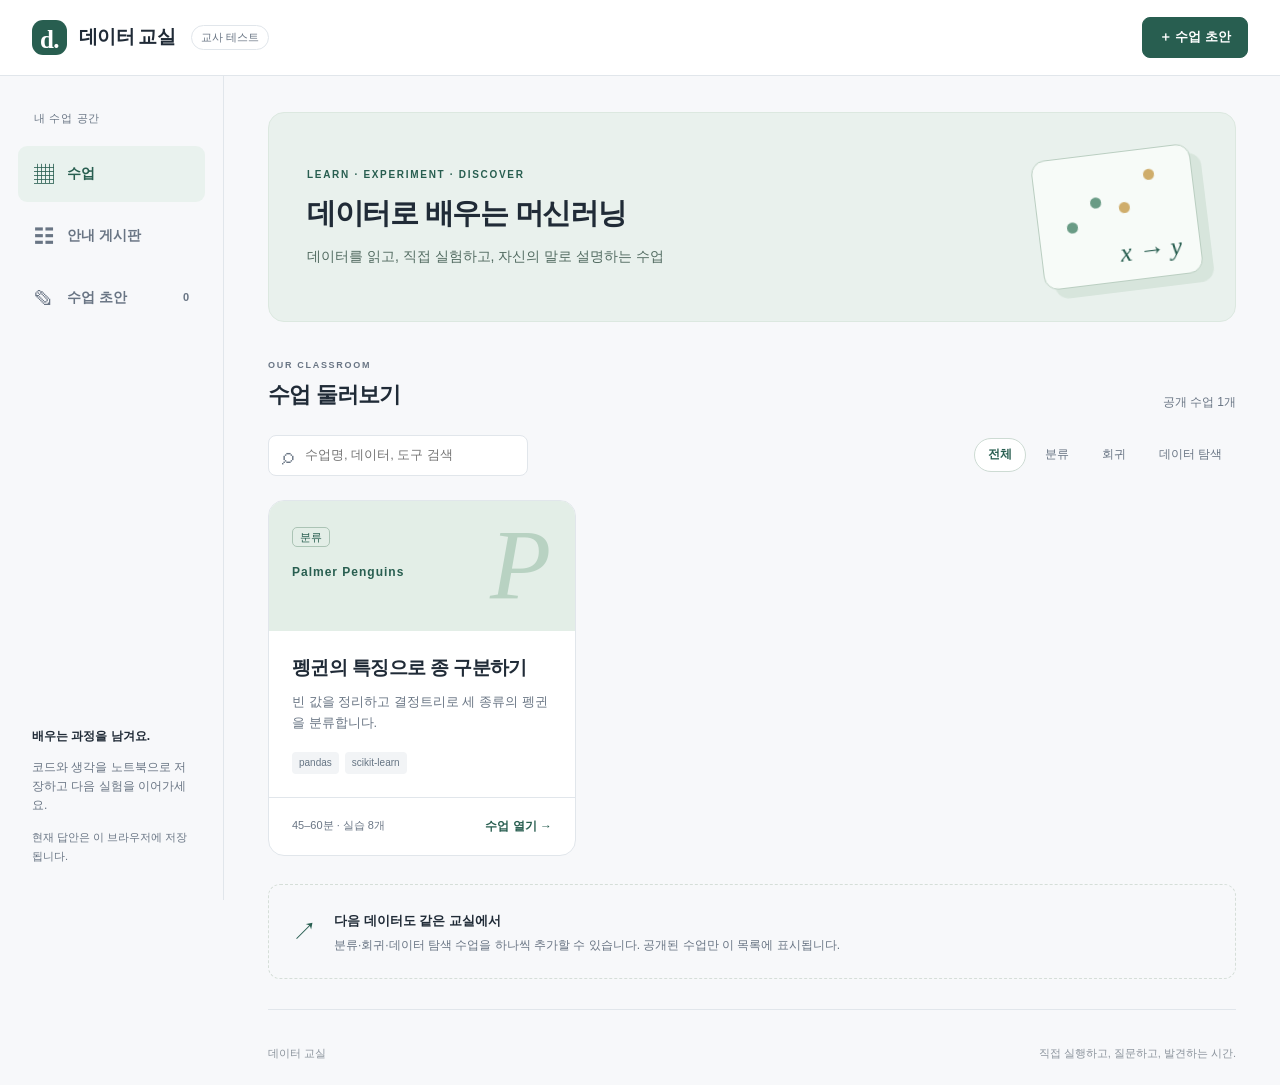
==== commit b5ec78b6: "Add classroom portal with course catalog and teacher drafts" ====
--- a/web/index.html
+++ b/web/index.html
@@ -1,65 +1,24 @@
 <!doctype html>
 <html lang="ko">
 <head>
-  <meta charset="utf-8">
-  <meta name="viewport" content="width=device-width,initial-scale=1">
-  <meta name="description" content="설명, 실행 가능한 Python 코드, 웹 퀴즈를 함께 읽는 머신러닝 실습 교재">
-  <title>머신러닝 실습 교재 · 펭귄 분류</title>
-  <link rel="stylesheet" href="style.css">
-  <link rel="stylesheet" href="textbook.css">
-  <script type="module" src="app.js?v=8"></script>
+<meta charset="utf-8"><meta name="viewport" content="width=device-width,initial-scale=1">
+<title>데이터 교실 · 수업</title>
+<meta name="description" content="데이터를 읽고 직접 실험하는 머신러닝 수업 공간">
+<link rel="stylesheet" href="classroom.css"><script type="module" src="classroom.js"></script>
 </head>
-<body class="textbook-page">
-  <a class="skip-link" href="#main">본문으로 이동</a>
-  <header class="site-header">
-    <a class="brand" href="./"><span class="brand-mark">ml</span><span>머신러닝 실습 교재</span></a>
-    <span class="chapter-label">제 1 장 · 펭귄 분류</span>
-    <button id="help-toggle" aria-expanded="false" aria-controls="help-panel">사용 안내</button>
-  </header>
-  <aside id="help-panel" class="book-help" hidden>
-    <h2>교재 사용 안내</h2>
-    <p>코드의 <code>___</code>를 채운 뒤 <strong>실행·확인</strong>을 누르세요. 작성 힌트를 참고할 수 있습니다. <strong>자유 실험 셀 추가</strong>로 새로운 코드를 쓸 수도 있습니다. 모든 코드창은 하나의 Python 실행 환경을 공유하며 <kbd>Shift + Enter</kbd>로 실행할 수 있습니다.</p>
-    <p>첫 실행에는 Python과 sklearn을 내려받습니다. 준비 중에도 설명과 퀴즈를 읽을 수 있습니다. 퀴즈는 Python 실행 없이 바로 풀 수 있습니다.</p>
-    <p>코드와 퀴즈 답은 현재 브라우저에 자동 저장됩니다. 변수는 새로고침하면 사라지므로 01부터 다시 실행하세요. 공용 PC에서는 <strong>내 노트북 저장</strong>으로 파일을 내려받으세요.</p>
-    <p>꼬리질문은 반복 연습용입니다. 서술형은 예시와 비교하며 자동 정오 판정을 하지 않습니다. 서버에 공식 성적을 보내지 않습니다. <strong>Python 재시작</strong>은 변수만 초기화하며 작성한 코드는 유지합니다.</p>
-  </aside>
-  <div class="book-layout">
-    <aside class="chapter-sidebar" aria-label="단원 목차">
-      <p class="eyebrow">CHAPTER 01</p><h2>펭귄 데이터로<br>배우는 분류</h2>
-      <nav class="chapter-nav" aria-label="학습 단계"><a href="#overview">단원 소개</a><a href="#dataset-intro">데이터 먼저 살펴보기</a><div id="step-links"></div><a href="#reflection">내 말로 정리하기</a></nav>
-      <div class="chapter-progress"><span class="progress-label" id="progress-label">확인한 질문 0 / 16</span><progress id="quiz-progress" max="16" value="0" aria-labelledby="progress-label"></progress><small id="execution-progress">목표를 확인한 코드 0 / 8</small></div>
-      <p class="sidebar-note">나만의 노트북으로<br>생각과 실험을 기록하세요.</p>
-    </aside>
-    <main id="main" class="book-main">
-      <section id="overview" class="book-intro">
-        <p class="eyebrow">PANDAS · SCIKIT-LEARN · 약 45~60분</p>
-        <h1>몸의 특징으로<br>펭귄의 종을 구분할 수 있을까?</h1>
-        <p class="lead">수업 파일을 읽고, 코드를 완성해 결과를 관찰하세요.<br>방금 한 실습의 꼬리질문에 답하고 자유롭게 실험합니다.</p>
-        <div class="book-objectives"><strong>이번 단원의 목표</strong><p>펭귄 표의 빈 값과 잘못된 표기를 정리하고, 측정값으로 종을 분류한 뒤 평가 결과를 해석합니다.</p></div>
-        <div class="book-actions"><button id="export-notebook" class="primary" disabled>내 노트북 저장 ↓</button><button id="import-trigger" class="import-button" disabled>이전 노트북 불러오기</button><input id="import-notebook" type="file" accept=".ipynb,application/json" hidden><a href="lite/lab/index.html?path=01-penguins.ipynb" target="_blank" rel="noopener">원본 노트북 열기 ↗</a></div>
-        <p id="save-status" role="status">교재를 불러오는 중입니다.</p>
-      </section>
-      <section id="dataset-intro" class="dataset-section" aria-labelledby="dataset-title">
-        <p class="eyebrow">실습 전 · 데이터 읽기</p>
-        <h2 id="dataset-title">먼저, 어떤 데이터를 다룰까요?</h2>
-        <div id="dataset-content"></div>
-      </section>
-      <section class="runtime-bar" aria-label="Python 실행 환경">
-        <div><span class="runtime-dot" aria-hidden="true"></span><strong id="runtime-status" class="runtime-status" role="status">Python · 첫 실행 시 준비</strong><p id="runtime-detail">학습 연산은 이 PC의 브라우저에서 실행됩니다.</p></div>
-        <div class="runtime-actions"><button id="prepare-runtime" disabled>Python 준비</button><button id="restart-runtime" disabled>Python 재시작</button></div>
-      </section>
-      <p id="page-error" role="alert" hidden></p>
-      <div id="lesson-steps" aria-label="실습과 확인 퀴즈"></div>
-      <section id="reflection" class="reflection-section">
-        <p class="eyebrow">한 걸음 더</p><h2>내 말로 정리하기</h2>
-        <label for="reflection-answer">결측치와 잘못된 표기의 차이는 무엇인가요? 산점도에서 본 특징과 모델의 분류 결과를 연결해 설명해 보세요.</label>
-        <textarea id="reflection-answer" rows="5" placeholder="이번 실습에서 알게 된 점을 적어 보세요."></textarea>
-        <details><summary>다른 결과도 실험해 볼까요?</summary><p>07의 <code>max_depth=3</code>을 <code>1</code>이나 <code>6</code>으로 바꾸고 07 → 08을 다시 실행해 보세요. 정확도와 헷갈린 종은 어떻게 달라지나요?</p></details>
-        <p>수업을 마칠 때 위쪽의 <strong>내 노트북 저장</strong> 버튼으로 코드·실행 결과·퀴즈 답·정리 내용을 함께 내려받으세요.</p>
-      </section>
-      <footer class="book-footer"><p>참고: 기계학습과_데이터_분류(공유용).ipynb · 원본 CSV는 변경하지 않았습니다.</p><p>연습 기록은 현재 브라우저에 저장됩니다. HUSTOJ 제출·성적 기능은 아직 연결되지 않았습니다.</p></footer>
-    </main>
-  </div>
-  <iframe id="python-engine" class="engine-frame" title="브라우저 Python 실행 엔진" aria-hidden="true" tabindex="-1" hidden></iframe>
-</body>
-</html>
+<body>
+<a class="skip" href="#main">본문으로 이동</a>
+<header class="topbar"><a class="logo" href="./"><span class="logo-mark">d.</span> 데이터 교실</a><span class="preview-badge">교사 테스트</span><button id="compose" class="button primary">＋ 수업 초안</button></header>
+<div class="shell">
+<aside class="sidebar"><p class="nav-label">내 수업 공간</p><nav aria-label="교실 메뉴"><button data-view="courses" class="nav-item active" aria-current="page"><span>▦</span> 수업</button><button data-view="stream" class="nav-item"><span>☷</span> 안내 게시판</button><button data-view="drafts" class="nav-item"><span>✎</span> 수업 초안 <span id="draft-count" class="count">0</span></button></nav><div class="side-note"><strong>배우는 과정을 남겨요.</strong><p>코드와 생각을 노트북으로 저장하고 다음 실험을 이어가세요.</p><small>현재 답안은 이 브라우저에 저장됩니다.</small></div></aside>
+<main id="main">
+<section class="welcome"><div><p class="eyebrow">LEARN · EXPERIMENT · DISCOVER</p><h1 id="class-title">데이터로 배우는 머신러닝</h1><p id="class-description">데이터를 읽고, 직접 실험하고, 자신의 말로 설명하는 수업</p></div><div class="hero-art" aria-hidden="true"><i></i><i></i><i></i><i></i><span>x → y</span></div></section>
+<div class="view-heading"><div><p class="eyebrow" id="view-kicker">OUR CLASSROOM</p><h2 id="view-title">수업 둘러보기</h2></div><span id="view-count"></span></div>
+<section id="courses-view"><div class="tools"><label class="search"><span aria-hidden="true">⌕</span><input id="search" type="search" placeholder="수업명, 데이터, 도구 검색" aria-label="수업 검색"></label><div class="filters" role="group" aria-label="주제 필터"><button data-filter="전체" aria-pressed="true">전체</button><button data-filter="분류" aria-pressed="false">분류</button><button data-filter="회귀" aria-pressed="false">회귀</button><button data-filter="탐색" aria-pressed="false">데이터 탐색</button></div></div><div id="course-grid" class="course-grid"></div><p id="empty" class="empty" hidden>해당하는 수업이 없습니다. 다른 검색어나 주제를 선택하세요.</p><div class="next-note"><span class="note-icon">↗</span><div><strong>다음 데이터도 같은 교실에서</strong><p>분류·회귀·데이터 탐색 수업을 하나씩 추가할 수 있습니다. 공개된 수업만 이 목록에 표시됩니다.</p></div></div></section>
+<section id="stream-view" hidden><div class="stream-layout"><aside class="stream-side"><strong>수업 안내</strong><p>실습 방법과 준비할 자료를 한곳에서 확인하세요.</p></aside><div id="announcements"></div></div></section>
+<section id="drafts-view" hidden><p class="draft-notice">초안은 이 브라우저에만 저장됩니다. 학생 화면에 게시되지 않으며, 파일로 내보내 다른 PC로 옮길 수 있습니다.</p><div id="draft-list" class="course-grid"></div><p id="draft-empty" class="empty">아직 작성한 초안이 없습니다. ‘수업 초안’에서 새 수업을 구상해 보세요.</p><label class="button import-label">초안 가져오기<input id="import-draft" type="file" accept="application/json,.json" hidden></label></section>
+<p id="page-status" role="status"></p>
+<footer>데이터 교실 <span>직접 실행하고, 질문하고, 발견하는 시간.</span></footer>
+</main></div>
+<dialog id="composer"><form id="draft-form"><div class="dialog-heading"><div><p class="eyebrow">NEW LESSON</p><h2>수업 초안 만들기</h2></div><button type="button" id="close-dialog" class="icon-button" aria-label="닫기">×</button></div><p class="muted">데이터와 학습 목표부터 간단히 정리하세요. 저장한 초안은 나에게만 보입니다.</p><label>수업 제목<input name="title" maxlength="100" required placeholder="예: 집의 특징으로 가격 예측하기"></label><div class="form-row"><label>주제<select name="topic"><option>분류</option><option>회귀</option><option>탐색</option></select></label><label>데이터 이름<input name="dataset" maxlength="100" required placeholder="예: Housing"></label></div><label>수업 설명<textarea name="description" rows="3" maxlength="1000" required placeholder="학생이 어떤 데이터를 다루고 무엇을 알아볼까요?"></textarea></label><label>활동 구성<textarea name="outline" rows="4" maxlength="5000" placeholder="데이터 소개 → 실습 → 꼬리 질문 → 자유 실험"></textarea></label><div class="dialog-actions"><button type="button" id="cancel-dialog" class="button">취소</button><button class="button primary" type="submit">초안 저장</button></div></form></dialog>
+</body></html>
--- a/web/classroom.css
+++ b/web/classroom.css
@@ -0,0 +1 @@
+:root{--bg:#f7f8fa;--surface:#fff;--ink:#202b37;--muted:#697584;--line:#e1e6eb;--accent:#285e50;--soft:#e9f2ee;--radius:16px;--sidebar:224px}*{box-sizing:border-box}body{margin:0;background:var(--bg);color:var(--ink);font:15px/1.6 -apple-system,BlinkMacSystemFont,'Segoe UI',sans-serif}button,input,select,textarea{font:inherit}button,a,input,textarea,select{touch-action:manipulation}button,a{ -webkit-tap-highlight-color:transparent}button{cursor:pointer}a{color:inherit;text-decoration:none}button:focus-visible,a:focus-visible,input:focus-visible,textarea:focus-visible,select:focus-visible{outline:3px solid #85b4e8;outline-offset:3px}[hidden]{display:none!important}.skip{position:fixed;top:-80px;z-index:10;background:white;padding:12px}.skip:focus{top:0}.topbar{height:76px;border-bottom:1px solid var(--line);background:var(--surface);display:flex;align-items:center;gap:16px;padding:0 32px;position:sticky;top:0;z-index:3}.logo{display:flex;align-items:center;gap:12px;font-size:19px;font-weight:750;letter-spacing:-.7px}.logo-mark{display:grid;place-items:center;background:var(--accent);color:white;width:35px;height:35px;border-radius:11px;font-size:25px;font-family:Georgia,serif}.preview-badge{font-size:11px;padding:3px 9px;border:1px solid var(--line);border-radius:20px;color:var(--muted)}.topbar>.button{margin-left:auto}.button{display:inline-flex;align-items:center;justify-content:center;gap:8px;border:1px solid var(--line);background:white;padding:9px 16px;border-radius:8px;color:var(--ink);font-weight:650;font-size:13px}.button:hover{background:var(--soft)}.button.primary{background:var(--accent);border-color:var(--accent);color:white}.shell{display:grid;grid-template-columns:var(--sidebar) minmax(0,1fr);max-width:1680px;margin:auto}.sidebar{padding:34px 18px;height:calc(100dvh - 76px);position:sticky;top:76px;display:flex;flex-direction:column;border-right:1px solid var(--line)}.nav-label{font-size:11px;color:var(--muted);margin:0 16px 18px;letter-spacing:.7px}.nav-item{width:100%;border:0;background:none;display:flex;align-items:center;text-align:left;gap:13px;padding:12px 16px;border-radius:9px;margin-bottom:6px;font-weight:600;color:var(--muted);font-size:14px}.nav-item>span:first-child{font-size:20px;font-weight:400;width:20px}.nav-item.active{color:var(--accent);background:var(--soft)}.count{font-size:11px;margin-left:auto}.side-note{margin-top:auto;padding:20px 14px 0;font-size:12px;color:var(--muted)}.side-note strong{color:var(--ink);font-size:12px}.side-note small{font-size:11px}main{padding:36px 44px 0;min-width:0;max-width:1340px}.welcome{background:#e9f1ed;border:1px solid #dce8e0;border-radius:var(--radius);padding:36px 38px;min-height:210px;display:flex;align-items:center;justify-content:space-between;overflow:hidden;gap:20px}.eyebrow{font-size:10px;font-weight:750;letter-spacing:1.7px;color:var(--accent);margin:0 0 10px}h1{font-size:clamp(23px,2.3vw,34px);line-height:1.35;letter-spacing:-1.3px;margin:0 0 12px}h2{font-size:22px;margin:0;letter-spacing:-.8px}.welcome p:last-child{margin:0;color:#526b61;font-size:14px}.hero-art{position:relative;flex:0 0 160px;height:130px;transform:rotate(-7deg);border:1px solid #bacec1;border-radius:14px;background:#f7fbf8;box-shadow:10px 10px 0 #d7e5dc}.hero-art span{position:absolute;bottom:12px;right:18px;font:italic 26px Georgia,serif;color:var(--accent)}.hero-art i{position:absolute;width:11px;height:11px;background:#699b85;border-radius:50%;left:28px;top:64px}.hero-art i:nth-child(2){left:54px;top:42px}.hero-art i:nth-child(3){left:82px;top:50px;background:#cfad6b}.hero-art i:nth-child(4){left:110px;top:20px;background:#cfad6b}.view-heading{display:flex;justify-content:space-between;align-items:end;margin:36px 0 22px}.view-heading .eyebrow{color:var(--muted);margin-bottom:5px;font-size:9px}.view-heading>span{font-size:12px;color:var(--muted)}.tools{display:flex;justify-content:space-between;align-items:center;gap:18px;flex-wrap:wrap;margin-bottom:24px}.search{display:flex;align-items:center;gap:9px;background:white;border:1px solid var(--line);border-radius:8px;padding:8px 13px;min-width:260px}.search span{font-size:23px;line-height:1;color:var(--muted)}.search input{border:0;background:transparent;outline:none;min-width:0;width:100%;font-size:13px}.filters{display:flex;gap:5px;flex-wrap:wrap}.filters button{border:1px solid transparent;border-radius:20px;padding:6px 13px;color:var(--muted);background:none;font-size:12px}.filters button[aria-pressed=true]{background:white;border-color:#cddbd3;color:var(--accent);font-weight:700}.course-grid{display:grid;grid-template-columns:repeat(auto-fill,minmax(min(100%,290px),1fr));gap:22px}.course-card{background:white;border:1px solid var(--line);border-radius:var(--radius);overflow:hidden;display:flex;flex-direction:column;min-width:0;transition:box-shadow .2s,transform .2s}.course-card:hover{box-shadow:0 8px 22px #253a2c0c;transform:translateY(-2px)}.card-cover{position:relative;height:130px;background:#e3eee7;padding:23px;color:var(--accent);overflow:hidden}.card-cover .topic{font-size:11px;border:1px solid #abc4b5;border-radius:5px;padding:3px 7px}.card-cover>strong{display:block;margin-top:15px;font-size:12px;letter-spacing:1px}.card-symbol{position:absolute;right:24px;top:6px;font:italic 100px Georgia,serif;color:#b8d2c2}.card-body{padding:23px;flex:1}.card-body h3{font-size:19px;letter-spacing:-.6px;line-height:1.5;margin:0 0 10px}.card-body p{font-size:13px;color:var(--muted);margin:0 0 18px;overflow-wrap:anywhere}.tags{display:flex;gap:6px}.tag{font-size:10px;background:#f2f4f6;color:#667584;padding:3px 7px;border-radius:4px}.card-footer{border-top:1px solid var(--line);padding:15px 23px;display:flex;align-items:center;justify-content:space-between;gap:8px}.card-footer small{font-size:11px;color:var(--muted)}.card-footer a{font-size:12px;font-weight:700;color:var(--accent);padding:4px 0}.card-progress{margin-top:18px;font-size:11px;color:var(--muted)}.card-progress progress{width:100%;height:4px;display:block;margin-top:7px;accent-color:var(--accent)}.next-note{display:flex;align-items:center;gap:17px;padding:23px;border:1px dashed #d5ded8;border-radius:12px;margin-top:28px;color:var(--muted)}.next-note strong{font-size:13px;color:var(--ink)}.next-note p{margin:4px 0 0;font-size:12px}.note-icon{font-size:25px;color:var(--accent)}footer{padding:35px 0 22px;margin-top:30px;color:#8b939c;font-size:11px;border-top:1px solid var(--line);display:flex;justify-content:space-between;gap:12px}.empty{padding:45px 20px;border:1px dashed var(--line);border-radius:12px;text-align:center;color:var(--muted)}.stream-layout{display:grid;grid-template-columns:200px minmax(0,1fr);gap:26px}.stream-side{border:1px solid var(--line);background:white;border-radius:12px;padding:20px;align-self:start}.stream-side strong{font-size:13px}.stream-side p{font-size:12px;color:var(--muted)}.post{background:white;border:1px solid var(--line);border-radius:12px;padding:25px;margin-bottom:20px}.post small{color:var(--accent);font-size:11px}.post h3{font-size:17px;margin:10px 0}.post p{font-size:14px;color:var(--muted);white-space:pre-wrap}.draft-notice{background:#fff8e9;border:1px solid #eee2c8;border-radius:10px;padding:16px 20px;color:#7c6842;font-size:13px;margin:0 0 24px}.import-label{margin-top:24px;cursor:pointer}.draft-actions{display:flex;gap:8px;flex-wrap:wrap}.draft-actions button{font-size:12px}dialog{border:1px solid var(--line);border-radius:18px;padding:30px;max-width:580px;width:calc(100% - 32px);color:var(--ink);max-height:90dvh;overflow:auto}dialog::backdrop{background:#172d2855;backdrop-filter:blur(3px)}.dialog-heading{display:flex;justify-content:space-between;align-items:start}.icon-button{border:0;background:none;font-size:26px;color:var(--muted)}.muted{font-size:13px;color:var(--muted)}form>label,.form-row>label{display:flex;flex-direction:column;gap:7px;font-size:12px;font-weight:650;margin-top:17px}form input,form select,form textarea{width:100%;padding:10px 12px;border:1px solid #d5dce2;border-radius:7px;background:white;font-size:14px;color:var(--ink)}form textarea{resize:vertical}.form-row{display:grid;grid-template-columns:1fr 1fr;gap:15px}.dialog-actions{display:flex;justify-content:flex-end;gap:10px;border-top:1px solid var(--line);padding-top:20px;margin-top:24px}#page-status{font-size:13px;color:var(--accent)}@media(min-width:1350px){.course-grid{grid-template-columns:repeat(3,minmax(0,1fr))}}@media(max-width:1000px){:root{--sidebar:180px}main{padding:25px}.topbar{padding:0 24px}.hero-art{flex-basis:120px}.welcome{padding:28px}.sidebar{padding:25px 10px}.nav-item{padding:10px}.stream-layout{grid-template-columns:1fr}.stream-side{display:none}}@media(max-width:700px){.topbar{height:64px;padding:0 16px;gap:8px}.logo{font-size:16px;gap:8px}.logo-mark{width:30px;height:30px;font-size:22px}.preview-badge{display:none}.button{padding:8px 12px}.shell{display:block}.sidebar{height:auto;position:static;border:0;padding:14px 16px 0}.sidebar nav{display:flex;gap:6px}.nav-item{justify-content:center;font-size:12px;padding:9px 10px;gap:7px;margin:0;white-space:nowrap}.nav-item>span:first-child{font-size:16px;width:auto}.count{margin-left:0}.nav-label,.side-note{display:none}main{padding:20px 16px 0}.welcome{min-height:170px;padding:24px}.hero-art{display:none}h1{font-size:25px}.welcome p:last-child{font-size:12px}.view-heading{margin-top:26px}.tools{gap:14px}.search{width:100%}.course-grid{grid-template-columns:1fr}.filters{width:100%}.filters button{padding:6px 12px}.card-cover{height:115px}.next-note{padding:18px}.view-heading>span{font-size:11px}footer{display:block}footer span{display:block;margin-top:4px}.form-row{grid-template-columns:1fr;gap:0}dialog{padding:22px}}
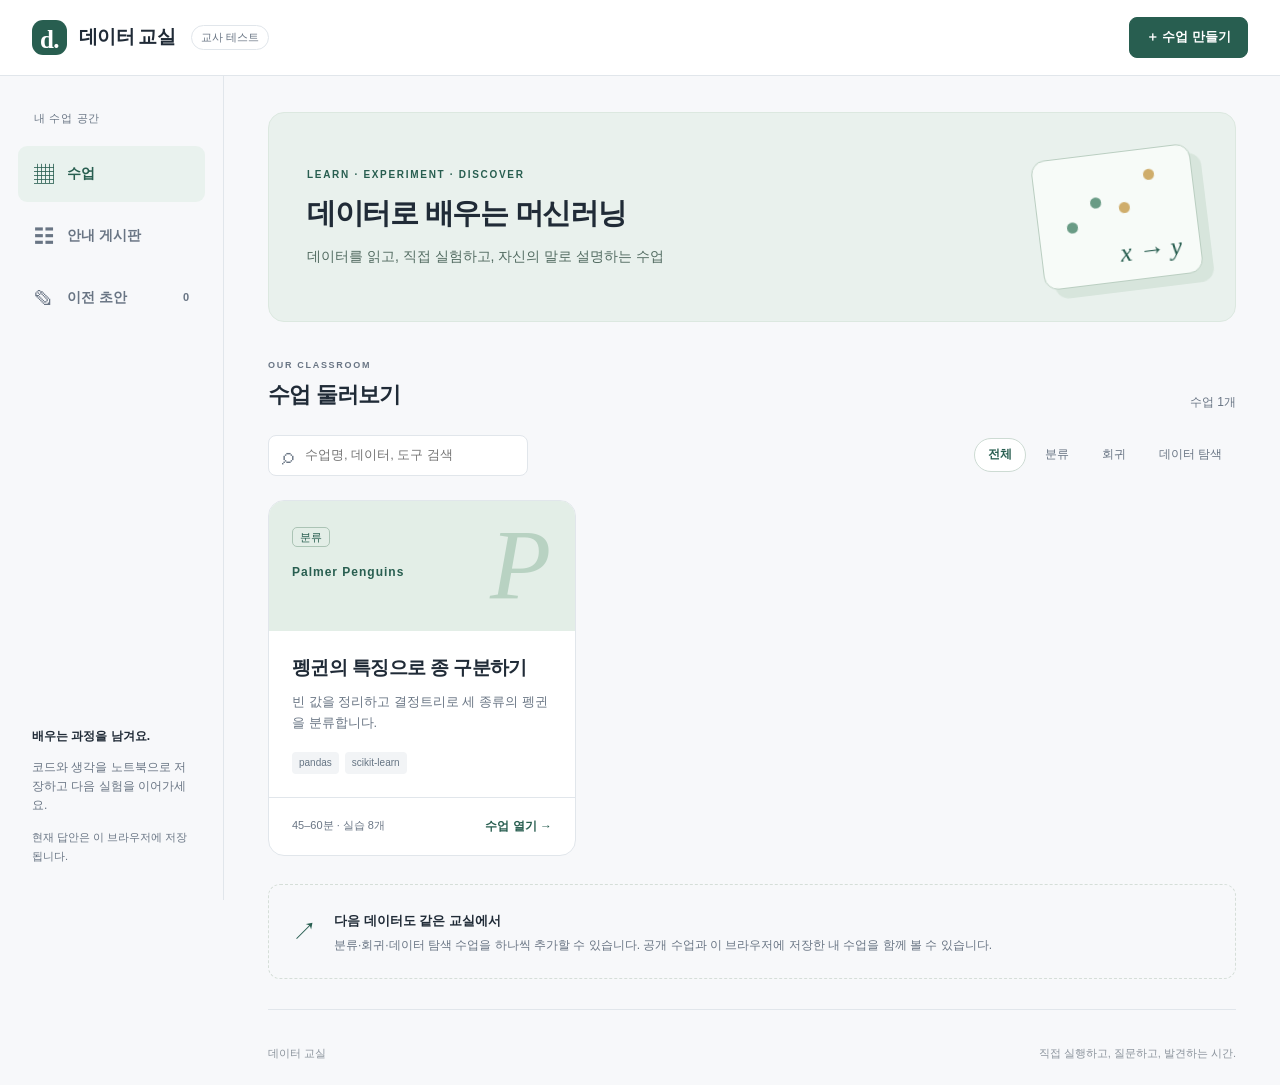
==== commit 192d8f7b: "Add visual lesson editor and runnable custom courses" ====
--- a/web/index.html
+++ b/web/index.html
@@ -4,19 +4,19 @@
 <meta charset="utf-8"><meta name="viewport" content="width=device-width,initial-scale=1">
 <title>데이터 교실 · 수업</title>
 <meta name="description" content="데이터를 읽고 직접 실험하는 머신러닝 수업 공간">
-<link rel="stylesheet" href="classroom.css"><script type="module" src="classroom.js"></script>
+<link rel="stylesheet" href="classroom.css"><script type="module" src="classroom.js?v=2"></script>
 </head>
 <body>
 <a class="skip" href="#main">본문으로 이동</a>
-<header class="topbar"><a class="logo" href="./"><span class="logo-mark">d.</span> 데이터 교실</a><span class="preview-badge">교사 테스트</span><button id="compose" class="button primary">＋ 수업 초안</button></header>
+<header class="topbar"><a class="logo" href="./"><span class="logo-mark">d.</span> 데이터 교실</a><span class="preview-badge">교사 테스트</span><button id="compose" class="button primary">＋ 수업 만들기</button></header>
 <div class="shell">
-<aside class="sidebar"><p class="nav-label">내 수업 공간</p><nav aria-label="교실 메뉴"><button data-view="courses" class="nav-item active" aria-current="page"><span>▦</span> 수업</button><button data-view="stream" class="nav-item"><span>☷</span> 안내 게시판</button><button data-view="drafts" class="nav-item"><span>✎</span> 수업 초안 <span id="draft-count" class="count">0</span></button></nav><div class="side-note"><strong>배우는 과정을 남겨요.</strong><p>코드와 생각을 노트북으로 저장하고 다음 실험을 이어가세요.</p><small>현재 답안은 이 브라우저에 저장됩니다.</small></div></aside>
+<aside class="sidebar"><p class="nav-label">내 수업 공간</p><nav aria-label="교실 메뉴"><button data-view="courses" class="nav-item active" aria-current="page"><span>▦</span> 수업</button><button data-view="stream" class="nav-item"><span>☷</span> 안내 게시판</button><button data-view="drafts" class="nav-item"><span>✎</span> 이전 초안 <span id="draft-count" class="count">0</span></button></nav><div class="side-note"><strong>배우는 과정을 남겨요.</strong><p>코드와 생각을 노트북으로 저장하고 다음 실험을 이어가세요.</p><small>현재 답안은 이 브라우저에 저장됩니다.</small></div></aside>
 <main id="main">
 <section class="welcome"><div><p class="eyebrow">LEARN · EXPERIMENT · DISCOVER</p><h1 id="class-title">데이터로 배우는 머신러닝</h1><p id="class-description">데이터를 읽고, 직접 실험하고, 자신의 말로 설명하는 수업</p></div><div class="hero-art" aria-hidden="true"><i></i><i></i><i></i><i></i><span>x → y</span></div></section>
 <div class="view-heading"><div><p class="eyebrow" id="view-kicker">OUR CLASSROOM</p><h2 id="view-title">수업 둘러보기</h2></div><span id="view-count"></span></div>
-<section id="courses-view"><div class="tools"><label class="search"><span aria-hidden="true">⌕</span><input id="search" type="search" placeholder="수업명, 데이터, 도구 검색" aria-label="수업 검색"></label><div class="filters" role="group" aria-label="주제 필터"><button data-filter="전체" aria-pressed="true">전체</button><button data-filter="분류" aria-pressed="false">분류</button><button data-filter="회귀" aria-pressed="false">회귀</button><button data-filter="탐색" aria-pressed="false">데이터 탐색</button></div></div><div id="course-grid" class="course-grid"></div><p id="empty" class="empty" hidden>해당하는 수업이 없습니다. 다른 검색어나 주제를 선택하세요.</p><div class="next-note"><span class="note-icon">↗</span><div><strong>다음 데이터도 같은 교실에서</strong><p>분류·회귀·데이터 탐색 수업을 하나씩 추가할 수 있습니다. 공개된 수업만 이 목록에 표시됩니다.</p></div></div></section>
+<section id="courses-view"><div class="tools"><label class="search"><span aria-hidden="true">⌕</span><input id="search" type="search" placeholder="수업명, 데이터, 도구 검색" aria-label="수업 검색"></label><div class="filters" role="group" aria-label="주제 필터"><button data-filter="전체" aria-pressed="true">전체</button><button data-filter="분류" aria-pressed="false">분류</button><button data-filter="회귀" aria-pressed="false">회귀</button><button data-filter="탐색" aria-pressed="false">데이터 탐색</button></div></div><div id="course-grid" class="course-grid"></div><p id="empty" class="empty" hidden>해당하는 수업이 없습니다. 다른 검색어나 주제를 선택하세요.</p><div class="next-note"><span class="note-icon">↗</span><div><strong>다음 데이터도 같은 교실에서</strong><p>분류·회귀·데이터 탐색 수업을 하나씩 추가할 수 있습니다. 공개 수업과 이 브라우저에 저장한 내 수업을 함께 볼 수 있습니다.</p></div></div></section>
 <section id="stream-view" hidden><div class="stream-layout"><aside class="stream-side"><strong>수업 안내</strong><p>실습 방법과 준비할 자료를 한곳에서 확인하세요.</p></aside><div id="announcements"></div></div></section>
-<section id="drafts-view" hidden><p class="draft-notice">초안은 이 브라우저에만 저장됩니다. 학생 화면에 게시되지 않으며, 파일로 내보내 다른 PC로 옮길 수 있습니다.</p><div id="draft-list" class="course-grid"></div><p id="draft-empty" class="empty">아직 작성한 초안이 없습니다. ‘수업 초안’에서 새 수업을 구상해 보세요.</p><label class="button import-label">초안 가져오기<input id="import-draft" type="file" accept="application/json,.json" hidden></label></section>
+<section id="drafts-view" hidden><p class="draft-notice">초안은 이 브라우저에만 저장됩니다. 학생 화면에 게시되지 않으며, 파일로 내보내 다른 PC로 옮길 수 있습니다.</p><div id="draft-list" class="course-grid"></div><p id="draft-empty" class="empty">이전 버전에서 작성한 초안이 없습니다. ‘수업 만들기’에서 활동과 퀴즈를 직접 편집하세요.</p><label class="button import-label">초안 가져오기<input id="import-draft" type="file" accept="application/json,.json" hidden></label></section>
 <p id="page-status" role="status"></p>
 <footer>데이터 교실 <span>직접 실행하고, 질문하고, 발견하는 시간.</span></footer>
 </main></div>
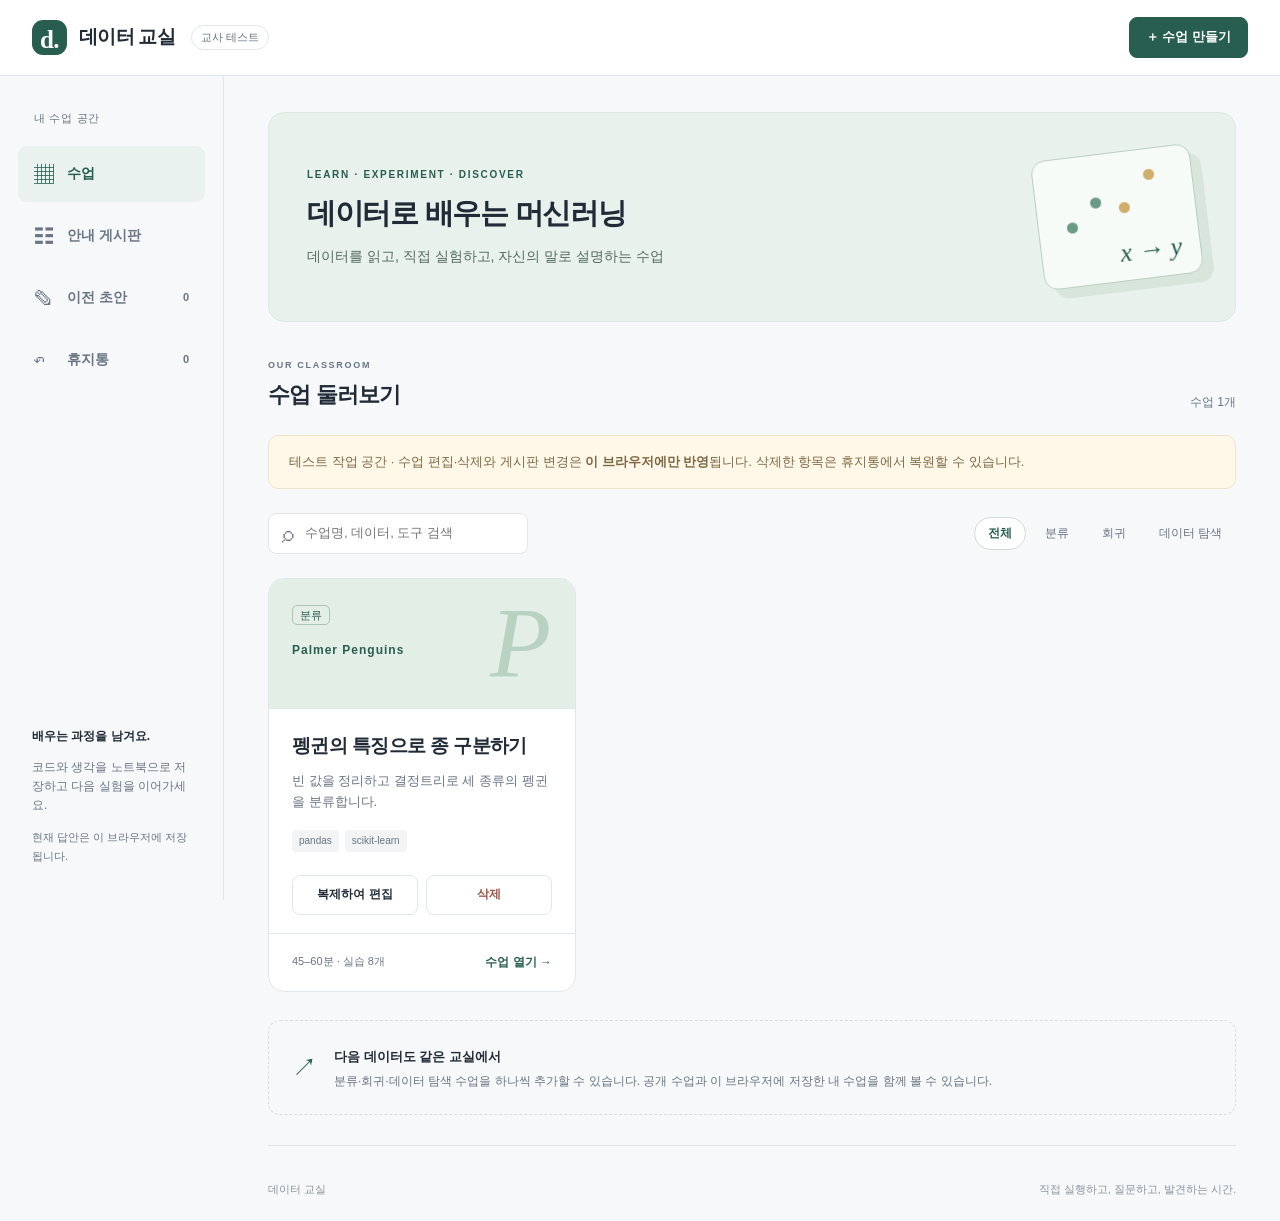
==== commit 2c798000: "Expose course management and add persistent trash and editable notice board" ====
--- a/web/index.html
+++ b/web/index.html
@@ -4,21 +4,23 @@
 <meta charset="utf-8"><meta name="viewport" content="width=device-width,initial-scale=1">
 <title>데이터 교실 · 수업</title>
 <meta name="description" content="데이터를 읽고 직접 실험하는 머신러닝 수업 공간">
-<link rel="stylesheet" href="classroom.css"><script type="module" src="classroom.js?v=2"></script>
+<link rel="stylesheet" href="classroom.css?v=3"><script type="module" src="classroom.js?v=4"></script>
 </head>
 <body>
 <a class="skip" href="#main">본문으로 이동</a>
 <header class="topbar"><a class="logo" href="./"><span class="logo-mark">d.</span> 데이터 교실</a><span class="preview-badge">교사 테스트</span><button id="compose" class="button primary">＋ 수업 만들기</button></header>
 <div class="shell">
-<aside class="sidebar"><p class="nav-label">내 수업 공간</p><nav aria-label="교실 메뉴"><button data-view="courses" class="nav-item active" aria-current="page"><span>▦</span> 수업</button><button data-view="stream" class="nav-item"><span>☷</span> 안내 게시판</button><button data-view="drafts" class="nav-item"><span>✎</span> 이전 초안 <span id="draft-count" class="count">0</span></button></nav><div class="side-note"><strong>배우는 과정을 남겨요.</strong><p>코드와 생각을 노트북으로 저장하고 다음 실험을 이어가세요.</p><small>현재 답안은 이 브라우저에 저장됩니다.</small></div></aside>
+<aside class="sidebar"><p class="nav-label">내 수업 공간</p><nav aria-label="교실 메뉴"><button data-view="courses" class="nav-item active" aria-current="page"><span>▦</span> 수업</button><button data-view="stream" class="nav-item"><span>☷</span> 안내 게시판</button><button data-view="drafts" class="nav-item"><span>✎</span> 이전 초안 <span id="draft-count" class="count">0</span></button><button data-view="trash" class="nav-item"><span>↶</span> 휴지통 <span id="trash-count" class="count">0</span></button></nav><div class="side-note"><strong>배우는 과정을 남겨요.</strong><p>코드와 생각을 노트북으로 저장하고 다음 실험을 이어가세요.</p><small>현재 답안은 이 브라우저에 저장됩니다.</small></div></aside>
 <main id="main">
 <section class="welcome"><div><p class="eyebrow">LEARN · EXPERIMENT · DISCOVER</p><h1 id="class-title">데이터로 배우는 머신러닝</h1><p id="class-description">데이터를 읽고, 직접 실험하고, 자신의 말로 설명하는 수업</p></div><div class="hero-art" aria-hidden="true"><i></i><i></i><i></i><i></i><span>x → y</span></div></section>
 <div class="view-heading"><div><p class="eyebrow" id="view-kicker">OUR CLASSROOM</p><h2 id="view-title">수업 둘러보기</h2></div><span id="view-count"></span></div>
+<p class="draft-notice">테스트 작업 공간 · 수업 편집·삭제와 게시판 변경은 <strong>이 브라우저에만 반영</strong>됩니다. 삭제한 항목은 휴지통에서 복원할 수 있습니다.</p>
 <section id="courses-view"><div class="tools"><label class="search"><span aria-hidden="true">⌕</span><input id="search" type="search" placeholder="수업명, 데이터, 도구 검색" aria-label="수업 검색"></label><div class="filters" role="group" aria-label="주제 필터"><button data-filter="전체" aria-pressed="true">전체</button><button data-filter="분류" aria-pressed="false">분류</button><button data-filter="회귀" aria-pressed="false">회귀</button><button data-filter="탐색" aria-pressed="false">데이터 탐색</button></div></div><div id="course-grid" class="course-grid"></div><p id="empty" class="empty" hidden>해당하는 수업이 없습니다. 다른 검색어나 주제를 선택하세요.</p><div class="next-note"><span class="note-icon">↗</span><div><strong>다음 데이터도 같은 교실에서</strong><p>분류·회귀·데이터 탐색 수업을 하나씩 추가할 수 있습니다. 공개 수업과 이 브라우저에 저장한 내 수업을 함께 볼 수 있습니다.</p></div></div></section>
-<section id="stream-view" hidden><div class="stream-layout"><aside class="stream-side"><strong>수업 안내</strong><p>실습 방법과 준비할 자료를 한곳에서 확인하세요.</p></aside><div id="announcements"></div></div></section>
+<section id="stream-view" hidden><div class="board-toolbar"><button id="new-post" class="button primary">＋ 안내 글 작성</button></div><div class="stream-layout"><aside class="stream-side"><strong>수업 안내</strong><p>실습 방법과 준비할 자료를 한곳에서 확인하세요.</p></aside><div id="announcements"></div></div></section>
 <section id="drafts-view" hidden><p class="draft-notice">초안은 이 브라우저에만 저장됩니다. 학생 화면에 게시되지 않으며, 파일로 내보내 다른 PC로 옮길 수 있습니다.</p><div id="draft-list" class="course-grid"></div><p id="draft-empty" class="empty">이전 버전에서 작성한 초안이 없습니다. ‘수업 만들기’에서 활동과 퀴즈를 직접 편집하세요.</p><label class="button import-label">초안 가져오기<input id="import-draft" type="file" accept="application/json,.json" hidden></label></section>
+<section id="trash-view" hidden><p class="muted">이 브라우저에서 삭제한 수업과 안내 글입니다. 복원하면 목록에 다시 나타납니다.</p><div id="trash-list"></div></section>
 <p id="page-status" role="status"></p>
 <footer>데이터 교실 <span>직접 실행하고, 질문하고, 발견하는 시간.</span></footer>
 </main></div>
-<dialog id="composer"><form id="draft-form"><div class="dialog-heading"><div><p class="eyebrow">NEW LESSON</p><h2>수업 초안 만들기</h2></div><button type="button" id="close-dialog" class="icon-button" aria-label="닫기">×</button></div><p class="muted">데이터와 학습 목표부터 간단히 정리하세요. 저장한 초안은 나에게만 보입니다.</p><label>수업 제목<input name="title" maxlength="100" required placeholder="예: 집의 특징으로 가격 예측하기"></label><div class="form-row"><label>주제<select name="topic"><option>분류</option><option>회귀</option><option>탐색</option></select></label><label>데이터 이름<input name="dataset" maxlength="100" required placeholder="예: Housing"></label></div><label>수업 설명<textarea name="description" rows="3" maxlength="1000" required placeholder="학생이 어떤 데이터를 다루고 무엇을 알아볼까요?"></textarea></label><label>활동 구성<textarea name="outline" rows="4" maxlength="5000" placeholder="데이터 소개 → 실습 → 꼬리 질문 → 자유 실험"></textarea></label><div class="dialog-actions"><button type="button" id="cancel-dialog" class="button">취소</button><button class="button primary" type="submit">초안 저장</button></div></form></dialog>
+<dialog id="post-dialog"><form id="post-form"><div class="dialog-heading"><h2 id="post-dialog-title">안내 글 작성</h2><button type="button" id="close-post" class="icon-button" aria-label="닫기">×</button></div><p class="muted">이 브라우저의 게시판에 저장됩니다. 다른 선생님이나 학생에게 자동 공개되지 않습니다.</p><label>제목<input id="post-title" maxlength="150" required></label><label>내용<textarea id="post-body" rows="8" maxlength="10000" required></textarea></label><p id="post-error" role="status"></p><div class="dialog-actions"><button type="button" id="cancel-post" class="button">취소</button><button type="submit" class="button primary">저장</button></div></form></dialog>
 </body></html>
--- a/web/classroom.css
+++ b/web/classroom.css
@@ -1 +1,4 @@
 :root{--bg:#f7f8fa;--surface:#fff;--ink:#202b37;--muted:#697584;--line:#e1e6eb;--accent:#285e50;--soft:#e9f2ee;--radius:16px;--sidebar:224px}*{box-sizing:border-box}body{margin:0;background:var(--bg);color:var(--ink);font:15px/1.6 -apple-system,BlinkMacSystemFont,'Segoe UI',sans-serif}button,input,select,textarea{font:inherit}button,a,input,textarea,select{touch-action:manipulation}button,a{ -webkit-tap-highlight-color:transparent}button{cursor:pointer}a{color:inherit;text-decoration:none}button:focus-visible,a:focus-visible,input:focus-visible,textarea:focus-visible,select:focus-visible{outline:3px solid #85b4e8;outline-offset:3px}[hidden]{display:none!important}.skip{position:fixed;top:-80px;z-index:10;background:white;padding:12px}.skip:focus{top:0}.topbar{height:76px;border-bottom:1px solid var(--line);background:var(--surface);display:flex;align-items:center;gap:16px;padding:0 32px;position:sticky;top:0;z-index:3}.logo{display:flex;align-items:center;gap:12px;font-size:19px;font-weight:750;letter-spacing:-.7px}.logo-mark{display:grid;place-items:center;background:var(--accent);color:white;width:35px;height:35px;border-radius:11px;font-size:25px;font-family:Georgia,serif}.preview-badge{font-size:11px;padding:3px 9px;border:1px solid var(--line);border-radius:20px;color:var(--muted)}.topbar>.button{margin-left:auto}.button{display:inline-flex;align-items:center;justify-content:center;gap:8px;border:1px solid var(--line);background:white;padding:9px 16px;border-radius:8px;color:var(--ink);font-weight:650;font-size:13px}.button:hover{background:var(--soft)}.button.primary{background:var(--accent);border-color:var(--accent);color:white}.shell{display:grid;grid-template-columns:var(--sidebar) minmax(0,1fr);max-width:1680px;margin:auto}.sidebar{padding:34px 18px;height:calc(100dvh - 76px);position:sticky;top:76px;display:flex;flex-direction:column;border-right:1px solid var(--line)}.nav-label{font-size:11px;color:var(--muted);margin:0 16px 18px;letter-spacing:.7px}.nav-item{width:100%;border:0;background:none;display:flex;align-items:center;text-align:left;gap:13px;padding:12px 16px;border-radius:9px;margin-bottom:6px;font-weight:600;color:var(--muted);font-size:14px}.nav-item>span:first-child{font-size:20px;font-weight:400;width:20px}.nav-item.active{color:var(--accent);background:var(--soft)}.count{font-size:11px;margin-left:auto}.side-note{margin-top:auto;padding:20px 14px 0;font-size:12px;color:var(--muted)}.side-note strong{color:var(--ink);font-size:12px}.side-note small{font-size:11px}main{padding:36px 44px 0;min-width:0;max-width:1340px}.welcome{background:#e9f1ed;border:1px solid #dce8e0;border-radius:var(--radius);padding:36px 38px;min-height:210px;display:flex;align-items:center;justify-content:space-between;overflow:hidden;gap:20px}.eyebrow{font-size:10px;font-weight:750;letter-spacing:1.7px;color:var(--accent);margin:0 0 10px}h1{font-size:clamp(23px,2.3vw,34px);line-height:1.35;letter-spacing:-1.3px;margin:0 0 12px}h2{font-size:22px;margin:0;letter-spacing:-.8px}.welcome p:last-child{margin:0;color:#526b61;font-size:14px}.hero-art{position:relative;flex:0 0 160px;height:130px;transform:rotate(-7deg);border:1px solid #bacec1;border-radius:14px;background:#f7fbf8;box-shadow:10px 10px 0 #d7e5dc}.hero-art span{position:absolute;bottom:12px;right:18px;font:italic 26px Georgia,serif;color:var(--accent)}.hero-art i{position:absolute;width:11px;height:11px;background:#699b85;border-radius:50%;left:28px;top:64px}.hero-art i:nth-child(2){left:54px;top:42px}.hero-art i:nth-child(3){left:82px;top:50px;background:#cfad6b}.hero-art i:nth-child(4){left:110px;top:20px;background:#cfad6b}.view-heading{display:flex;justify-content:space-between;align-items:end;margin:36px 0 22px}.view-heading .eyebrow{color:var(--muted);margin-bottom:5px;font-size:9px}.view-heading>span{font-size:12px;color:var(--muted)}.tools{display:flex;justify-content:space-between;align-items:center;gap:18px;flex-wrap:wrap;margin-bottom:24px}.search{display:flex;align-items:center;gap:9px;background:white;border:1px solid var(--line);border-radius:8px;padding:8px 13px;min-width:260px}.search span{font-size:23px;line-height:1;color:var(--muted)}.search input{border:0;background:transparent;outline:none;min-width:0;width:100%;font-size:13px}.filters{display:flex;gap:5px;flex-wrap:wrap}.filters button{border:1px solid transparent;border-radius:20px;padding:6px 13px;color:var(--muted);background:none;font-size:12px}.filters button[aria-pressed=true]{background:white;border-color:#cddbd3;color:var(--accent);font-weight:700}.course-grid{display:grid;grid-template-columns:repeat(auto-fill,minmax(min(100%,290px),1fr));gap:22px}.course-card{background:white;border:1px solid var(--line);border-radius:var(--radius);overflow:hidden;display:flex;flex-direction:column;min-width:0;transition:box-shadow .2s,transform .2s}.course-card:hover{box-shadow:0 8px 22px #253a2c0c;transform:translateY(-2px)}.card-cover{position:relative;height:130px;background:#e3eee7;padding:23px;color:var(--accent);overflow:hidden}.card-cover .topic{font-size:11px;border:1px solid #abc4b5;border-radius:5px;padding:3px 7px}.card-cover>strong{display:block;margin-top:15px;font-size:12px;letter-spacing:1px}.card-symbol{position:absolute;right:24px;top:6px;font:italic 100px Georgia,serif;color:#b8d2c2}.card-body{padding:23px;flex:1}.card-body h3{font-size:19px;letter-spacing:-.6px;line-height:1.5;margin:0 0 10px}.card-body p{font-size:13px;color:var(--muted);margin:0 0 18px;overflow-wrap:anywhere}.tags{display:flex;gap:6px}.tag{font-size:10px;background:#f2f4f6;color:#667584;padding:3px 7px;border-radius:4px}.card-footer{border-top:1px solid var(--line);padding:15px 23px;display:flex;align-items:center;justify-content:space-between;gap:8px}.card-footer small{font-size:11px;color:var(--muted)}.card-footer a{font-size:12px;font-weight:700;color:var(--accent);padding:4px 0}.card-progress{margin-top:18px;font-size:11px;color:var(--muted)}.card-progress progress{width:100%;height:4px;display:block;margin-top:7px;accent-color:var(--accent)}.next-note{display:flex;align-items:center;gap:17px;padding:23px;border:1px dashed #d5ded8;border-radius:12px;margin-top:28px;color:var(--muted)}.next-note strong{font-size:13px;color:var(--ink)}.next-note p{margin:4px 0 0;font-size:12px}.note-icon{font-size:25px;color:var(--accent)}footer{padding:35px 0 22px;margin-top:30px;color:#8b939c;font-size:11px;border-top:1px solid var(--line);display:flex;justify-content:space-between;gap:12px}.empty{padding:45px 20px;border:1px dashed var(--line);border-radius:12px;text-align:center;color:var(--muted)}.stream-layout{display:grid;grid-template-columns:200px minmax(0,1fr);gap:26px}.stream-side{border:1px solid var(--line);background:white;border-radius:12px;padding:20px;align-self:start}.stream-side strong{font-size:13px}.stream-side p{font-size:12px;color:var(--muted)}.post{background:white;border:1px solid var(--line);border-radius:12px;padding:25px;margin-bottom:20px}.post small{color:var(--accent);font-size:11px}.post h3{font-size:17px;margin:10px 0}.post p{font-size:14px;color:var(--muted);white-space:pre-wrap}.draft-notice{background:#fff8e9;border:1px solid #eee2c8;border-radius:10px;padding:16px 20px;color:#7c6842;font-size:13px;margin:0 0 24px}.import-label{margin-top:24px;cursor:pointer}.draft-actions{display:flex;gap:8px;flex-wrap:wrap}.draft-actions button{font-size:12px}dialog{border:1px solid var(--line);border-radius:18px;padding:30px;max-width:580px;width:calc(100% - 32px);color:var(--ink);max-height:90dvh;overflow:auto}dialog::backdrop{background:#172d2855;backdrop-filter:blur(3px)}.dialog-heading{display:flex;justify-content:space-between;align-items:start}.icon-button{border:0;background:none;font-size:26px;color:var(--muted)}.muted{font-size:13px;color:var(--muted)}form>label,.form-row>label{display:flex;flex-direction:column;gap:7px;font-size:12px;font-weight:650;margin-top:17px}form input,form select,form textarea{width:100%;padding:10px 12px;border:1px solid #d5dce2;border-radius:7px;background:white;font-size:14px;color:var(--ink)}form textarea{resize:vertical}.form-row{display:grid;grid-template-columns:1fr 1fr;gap:15px}.dialog-actions{display:flex;justify-content:flex-end;gap:10px;border-top:1px solid var(--line);padding-top:20px;margin-top:24px}#page-status{font-size:13px;color:var(--accent)}@media(min-width:1350px){.course-grid{grid-template-columns:repeat(3,minmax(0,1fr))}}@media(max-width:1000px){:root{--sidebar:180px}main{padding:25px}.topbar{padding:0 24px}.hero-art{flex-basis:120px}.welcome{padding:28px}.sidebar{padding:25px 10px}.nav-item{padding:10px}.stream-layout{grid-template-columns:1fr}.stream-side{display:none}}@media(max-width:700px){.topbar{height:64px;padding:0 16px;gap:8px}.logo{font-size:16px;gap:8px}.logo-mark{width:30px;height:30px;font-size:22px}.preview-badge{display:none}.button{padding:8px 12px}.shell{display:block}.sidebar{height:auto;position:static;border:0;padding:14px 16px 0}.sidebar nav{display:flex;gap:6px}.nav-item{justify-content:center;font-size:12px;padding:9px 10px;gap:7px;margin:0;white-space:nowrap}.nav-item>span:first-child{font-size:16px;width:auto}.count{margin-left:0}.nav-label,.side-note{display:none}main{padding:20px 16px 0}.welcome{min-height:170px;padding:24px}.hero-art{display:none}h1{font-size:25px}.welcome p:last-child{font-size:12px}.view-heading{margin-top:26px}.tools{gap:14px}.search{width:100%}.course-grid{grid-template-columns:1fr}.filters{width:100%}.filters button{padding:6px 12px}.card-cover{height:115px}.next-note{padding:18px}.view-heading>span{font-size:11px}footer{display:block}footer span{display:block;margin-top:4px}.form-row{grid-template-columns:1fr;gap:0}dialog{padding:22px}}
+
+.course-delete{border:0;background:none;color:#a05345;font:inherit;font-size:12px;padding:4px;cursor:pointer}.card-footer{flex-wrap:wrap}.button.danger{color:#a05345}.library-actions{flex-wrap:wrap}#page-status .button{margin-left:8px}
+.course-management{display:flex;gap:8px;padding:0 23px 18px}.course-management .button{flex:1;font-size:12px}.board-toolbar{display:flex;justify-content:flex-end;margin-bottom:20px}.post-actions{display:flex;gap:8px;margin-top:20px}.trash-row{display:flex;justify-content:space-between;align-items:center;gap:16px;padding:20px;border:1px solid var(--line);border-radius:12px;background:white;margin-bottom:12px}.trash-row h3{margin:4px 0;font-size:16px}.trash-row small{color:var(--muted);font-size:11px}@media(max-width:700px){.sidebar nav{flex-wrap:wrap}.nav-item{width:calc(50% - 3px);justify-content:flex-start}.course-management{padding:0 20px 16px}.trash-row h3{overflow-wrap:anywhere}}
